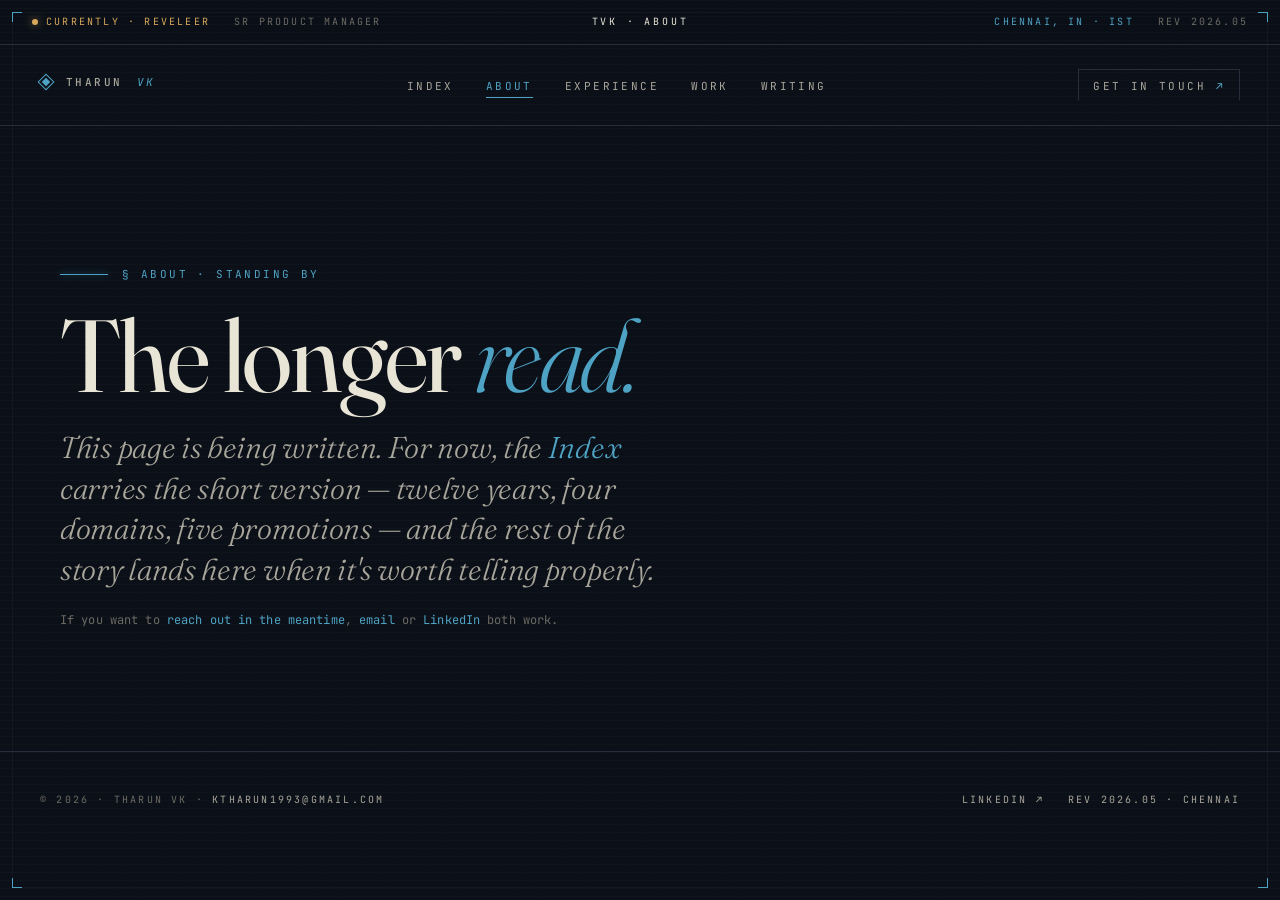
==== about.html @ 69bdb7e6 "Add files via upload Initial site" ====
<!DOCTYPE html>
<html lang="en">
<head>
  <meta charset="UTF-8" />
  <meta name="viewport" content="width=device-width, initial-scale=1.0" />
  <title>About — Tharun VK</title>
  <meta name="description" content="About Tharun VK — Senior Product Manager." />

  <link rel="preconnect" href="https://fonts.googleapis.com" />
  <link rel="preconnect" href="https://fonts.gstatic.com" crossorigin />
  <link href="https://fonts.googleapis.com/css2?family=Fraunces:ital,opsz,wght@0,9..144,300;0,9..144,400;0,9..144,500;1,9..144,300;1,9..144,400&family=JetBrains+Mono:wght@300;400;500&display=swap" rel="stylesheet" />

  <link rel="stylesheet" href="/styles/tokens.css" />
  <link rel="stylesheet" href="/styles/base.css" />
  <link rel="stylesheet" href="/styles/components.css" />
</head>
<body>

<div class="frame">
  <span class="c tl"></span><span class="c tr"></span>
  <span class="c bl"></span><span class="c br"></span>
</div>

<div class="statusbar">
  <div class="left">
    <span class="live"><span class="pip"></span>Currently · Reveleer</span>
    <span>Sr Product Manager</span>
  </div>
  <div class="center">TVK · About</div>
  <div class="right">
    <span class="clk">Chennai, IN · IST</span>
    <span>Rev 2026.05</span>
  </div>
</div>

<nav class="primary">
  <div class="brand"><a href="/" style="display:inline-flex;align-items:center;gap:14px;"><span class="brand-glyph"></span>Tharun <em>VK</em></a></div>
  <ul>
    <li><a href="/">Index</a></li>
    <li><a href="/about.html" class="active">About</a></li>
    <li><a href="/experience.html">Experience</a></li>
    <li><a href="/work.html">Work</a></li>
    <li><a href="/writing.html">Writing</a></li>
  </ul>
  <a href="mailto:ktharun1993@gmail.com" class="nav-cta">Get in touch <em>↗</em></a>
</nav>

<main>
  <section class="hero" style="grid-template-columns: 1fr; padding-top: var(--s-11);">
    <div>
      <div class="eyebrow">§ About · standing by</div>
      <h1>The longer <em>read.</em></h1>
      <p class="tagline">This page is being written. For now, the <a href="/" style="color:var(--waterline);">Index</a> carries the short version — twelve years, four domains, five promotions — and the rest of the story lands here when it's worth telling properly.</p>
      <p class="lede">If you want to <span class="accent">reach out in the meantime</span>, <a href="mailto:ktharun1993@gmail.com" style="color:var(--waterline);">email</a> or <a href="https://www.linkedin.com/in/tharunvk/" target="_blank" rel="noopener" style="color:var(--waterline);">LinkedIn</a> both work.</p>
    </div>
  </section>
</main>

<footer>
  <div>© 2026 · Tharun VK · <a href="mailto:ktharun1993@gmail.com">ktharun1993@gmail.com</a></div>
  <div class="right">
    <a href="https://www.linkedin.com/in/tharunvk/" target="_blank" rel="noopener">LinkedIn ↗</a>
    <span>Rev 2026.05 · Chennai</span>
  </div>
</footer>

</body>
</html>
---- styles/tokens.css ----
/* ============================================================
   tokens.css
   The design tokens for tharunvk.com — the single source of
   truth for color, typography, spacing, and motion.
   Edit values here; every component picks them up automatically.
   ============================================================ */

:root {

  /* ----- COLORS ----- */

  /* Background scale — deep navy, almost ink, with hints of blue */
  --abyss:        #0b1018;   /* page background */
  --abyss-2:      #131923;   /* surfaces, cards */
  --abyss-3:      #1a2030;   /* elevated surfaces */

  /* Border / hairline scale */
  --rivet:        #262d3b;   /* primary hairline */
  --rivet-h:      #323a4a;   /* hover state */

  /* Foreground / text */
  --paper:        #e8e4d6;   /* primary text */
  --paper-dim:    #a8a59a;   /* secondary text */
  --paper-mute:   #6c6a63;   /* tertiary text, labels */

  /* Accents — used sparingly and semantically */
  --waterline:    #4ea3c4;   /* primary accent — structure, italic emphasis */
  --waterline-d:  #296a83;   /* shadow / glow base */
  --signal:       #d8a85a;   /* secondary accent — "live" / current state only */

  /* ----- TYPOGRAPHY ----- */

  --serif: 'Fraunces', Georgia, serif;
  --mono:  'JetBrains Mono', 'SF Mono', Menlo, monospace;

  /* Type scale — clamped for fluid responsive sizing */
  --t-eyebrow:    11px;                                      /* mono labels */
  --t-body-mono:  12px;                                      /* mono body */
  --t-body:       16px;                                      /* serif body */
  --t-prose:      clamp(16px, 1.6vw, 18px);                  /* large body prose */
  --t-tagline:    clamp(22px, 2.4vw, 30px);                  /* hero subtitle */
  --t-h3:         26px;                                      /* row title */
  --t-h2:         clamp(40px, 5vw, 64px);                    /* section title */
  --t-h1:         clamp(56px, 8vw, 116px);                   /* hero headline */

  /* Line heights */
  --lh-tight:     0.95;
  --lh-snug:      1.15;
  --lh-base:      1.6;
  --lh-loose:     1.7;

  /* Letter spacing — used for mono uppercase labels */
  --ls-mono-sm:   0.18em;
  --ls-mono-md:   0.22em;
  --ls-mono-lg:   0.28em;

  /* ----- SPACING ----- */
  /* One scale, used everywhere. */

  --s-1:    4px;
  --s-2:    8px;
  --s-3:    12px;
  --s-4:    16px;
  --s-5:    24px;
  --s-6:    32px;
  --s-7:    40px;
  --s-8:    56px;
  --s-9:    80px;
  --s-10:  120px;
  --s-11:  140px;

  /* ----- LAYOUT ----- */

  --max-content:     1240px;
  --gutter:          var(--s-7);   /* 40px desktop */
  --gutter-mobile:   var(--s-5);   /* 24px mobile */

  /* ----- MOTION ----- */

  --ease-out:        cubic-bezier(0.2, 0.6, 0.2, 1);
  --d-fast:          200ms;
  --d-base:          350ms;
  --d-slow:          600ms;
  --d-breathe:       3s;       /* live status pip */
  --d-marquee:       60s;      /* domain ticker */

  /* ----- ELEVATION (used sparingly) ----- */
  --glow-waterline:  0 0 6px var(--waterline-d);
  --glow-signal:     0 0 6px var(--signal);

  /* ----- Z-INDEX ----- */
  --z-grid:        1;
  --z-noise:       2;
  --z-content:     3;
  --z-statusbar:  50;
  --z-frame:      80;
}
---- styles/base.css ----
/* ============================================================
   base.css
   Reset, typography defaults, and page-level texture.
   Loaded after tokens.css, before components.css.
   ============================================================ */

*, *::before, *::after {
  margin: 0;
  padding: 0;
  box-sizing: border-box;
}

html {
  scroll-behavior: smooth;
}

html, body {
  background: var(--abyss);
  color: var(--paper);
  font-family: var(--serif);
  font-size: var(--t-body);
  line-height: var(--lh-base);
  -webkit-font-smoothing: antialiased;
  -moz-osx-font-smoothing: grayscale;
  overflow-x: hidden;
}

::selection {
  background: var(--waterline);
  color: var(--abyss);
}

a {
  color: inherit;
  text-decoration: none;
}

button {
  background: none;
  border: none;
  color: inherit;
  font: inherit;
  cursor: pointer;
}

img, svg {
  display: block;
  max-width: 100%;
}

/* ----------------------------------------------------------------
   PAGE TEXTURE
   Two stacked layers: a very faint horizontal grid, and a film
   grain noise overlay. Both fixed, both barely visible, both
   designed to give the dark surface a sense of being printed
   on something rather than rendered flat.
   ---------------------------------------------------------------- */

body::before {
  content: "";
  position: fixed;
  inset: 0;
  pointer-events: none;
  z-index: var(--z-grid);
  background-image: linear-gradient(rgba(232, 228, 214, 0.018) 1px, transparent 1px);
  background-size: 100% 8px;
}

body::after {
  content: "";
  position: fixed;
  inset: 0;
  pointer-events: none;
  z-index: var(--z-noise);
  background: url("data:image/svg+xml;utf8,<svg xmlns='http://www.w3.org/2000/svg' width='200' height='200'><filter id='n'><feTurbulence type='fractalNoise' baseFrequency='0.92' numOctaves='2' stitchTiles='stitch'/><feColorMatrix values='0 0 0 0 0.9  0 0 0 0 0.92  0 0 0 0 0.95  0 0 0 0.025 0'/></filter><rect width='100%25' height='100%25' filter='url(%23n)'/></svg>");
  opacity: 0.45;
}

main, header, section, footer, nav {
  position: relative;
  z-index: var(--z-content);
}

/* ----------------------------------------------------------------
   LAYOUT PRIMITIVES
   ---------------------------------------------------------------- */

.container {
  max-width: var(--max-content);
  margin: 0 auto;
  padding: 0 var(--gutter);
}

/* ----------------------------------------------------------------
   MOTION KEYFRAMES — shared across components
   ---------------------------------------------------------------- */

@keyframes breathe {
  0%, 100% { opacity: 1; }
  50%      { opacity: 0.4; }
}

@keyframes marquee {
  from { transform: translateX(100%); }
  to   { transform: translateX(-100%); }
}

/* ----------------------------------------------------------------
   ACCESSIBILITY — respect reduced motion
   ---------------------------------------------------------------- */

@media (prefers-reduced-motion: reduce) {
  *, *::before, *::after {
    animation-duration: 0.01ms !important;
    animation-iteration-count: 1 !important;
    transition-duration: 0.01ms !important;
    scroll-behavior: auto !important;
  }
}

/* ----------------------------------------------------------------
   RESPONSIVE PADDING — applied at container level
   ---------------------------------------------------------------- */

@media (max-width: 900px) {
  .container {
    padding: 0 var(--gutter-mobile);
  }
}
---- styles/components.css ----
/* ============================================================
   components.css
   All reusable site patterns, organised by section.
   ============================================================ */


/* ============================================================
   CORNER FRAME
   Fixed corner brackets that frame the entire viewport.
   ============================================================ */

.frame {
  position: fixed;
  inset: 12px;
  pointer-events: none;
  z-index: var(--z-frame);
  border: 1px solid rgba(232, 228, 214, 0.04);
}

.frame .c {
  position: absolute;
  width: 10px;
  height: 10px;
  border: 1px solid var(--waterline);
}

.frame .c.tl { top: -1px;    left: -1px;  border-right: none;  border-bottom: none; }
.frame .c.tr { top: -1px;    right: -1px; border-left: none;   border-bottom: none; }
.frame .c.bl { bottom: -1px; left: -1px;  border-right: none;  border-top: none; }
.frame .c.br { bottom: -1px; right: -1px; border-left: none;   border-top: none; }


/* ============================================================
   STATUS BAR
   The thin operator-style strip at the very top.
   ============================================================ */

.statusbar {
  display: grid;
  grid-template-columns: 1fr auto 1fr;
  align-items: center;
  padding: 14px var(--s-6);
  background: rgba(11, 16, 24, 0.85);
  backdrop-filter: blur(6px);
  border-bottom: 1px solid var(--rivet);
  font-family: var(--mono);
  font-size: 10px;
  letter-spacing: var(--ls-mono-md);
  text-transform: uppercase;
  color: var(--paper-mute);
  z-index: var(--z-statusbar);
}

.statusbar .left,
.statusbar .right {
  display: flex;
  gap: var(--s-5);
  align-items: center;
}

.statusbar .right { justify-content: flex-end; }

.statusbar .center {
  color: var(--paper);
  letter-spacing: var(--ls-mono-lg);
}

.statusbar .clk { color: var(--waterline); }

.statusbar .live {
  color: var(--signal);
  display: inline-flex;
  align-items: center;
  gap: var(--s-2);
}

.statusbar .pip {
  width: 6px;
  height: 6px;
  border-radius: 50%;
  background: var(--signal);
  box-shadow: 0 0 8px rgba(216, 168, 90, 0.6);
  animation: breathe var(--d-breathe) ease-in-out infinite;
}


/* ============================================================
   DOMAIN TICKER
   A slow horizontal ticker that conveys "alive" without noise.
   ============================================================ */

.ticker {
  height: 28px;
  background: var(--abyss-2);
  border-bottom: 1px solid var(--rivet);
  overflow: hidden;
  position: relative;
}

.ticker-track {
  white-space: nowrap;
  font-family: var(--mono);
  font-size: 10px;
  letter-spacing: var(--ls-mono-lg);
  text-transform: uppercase;
  color: var(--waterline);
  padding-top: 8px;
  animation: marquee var(--d-marquee) linear infinite;
  display: inline-block;
}

.ticker-track .w { color: var(--signal); }
.ticker-track .m { color: var(--paper-mute); }


/* ============================================================
   PRIMARY NAV
   Logo · centered links · right-side action.
   ============================================================ */

nav.primary {
  display: grid;
  grid-template-columns: auto 1fr auto;
  align-items: center;
  padding: var(--s-5) var(--s-7);
  gap: var(--s-7);
  border-bottom: 1px solid var(--rivet);
}

.brand {
  font-family: var(--serif);
  font-weight: 500;
  font-size: 20px;
  letter-spacing: -0.01em;
  color: var(--paper);
  display: flex;
  align-items: center;
  gap: 14px;
}

.brand em {
  font-style: italic;
  color: var(--waterline);
  font-weight: 400;
}

.brand-glyph {
  width: 12px;
  height: 12px;
  border: 1px solid var(--waterline);
  transform: rotate(45deg);
  position: relative;
}

.brand-glyph::after {
  content: "";
  position: absolute;
  inset: 2px;
  background: var(--waterline);
}

nav.primary ul {
  list-style: none;
  display: flex;
  justify-content: center;
  gap: var(--s-6);
}

nav.primary a {
  color: var(--paper-dim);
  font-family: var(--mono);
  font-size: var(--t-eyebrow);
  letter-spacing: var(--ls-mono-md);
  text-transform: uppercase;
  transition: color var(--d-base);
  padding-bottom: var(--s-1);
  border-bottom: 1px solid transparent;
}

nav.primary a:hover {
  color: var(--paper);
  border-bottom-color: var(--waterline);
}

nav.primary a.active {
  color: var(--waterline);
  border-bottom-color: var(--waterline);
}

.nav-cta {
  font-family: var(--mono);
  font-size: 10px;
  letter-spacing: var(--ls-mono-md);
  text-transform: uppercase;
  color: var(--paper-dim);
  border: 1px solid var(--rivet);
  padding: var(--s-2) 14px;
  transition: border-color var(--d-base), color var(--d-base);
}

.nav-cta:hover {
  border-color: var(--waterline);
  color: var(--waterline);
}

.nav-cta em {
  color: var(--waterline);
  font-style: normal;
}


/* ============================================================
   HERO
   Two-column: large headline + tagline + lede / meta-card.
   ============================================================ */

.hero {
  padding: var(--s-11) var(--s-7) var(--s-10);
  max-width: var(--max-content);
  margin: 0 auto;
  display: grid;
  grid-template-columns: 1fr 340px;
  gap: var(--s-9);
  align-items: end;
}

.hero .eyebrow {
  font-family: var(--mono);
  font-size: var(--t-eyebrow);
  letter-spacing: var(--ls-mono-md);
  text-transform: uppercase;
  color: var(--waterline);
  margin-bottom: var(--s-5);
  display: flex;
  align-items: center;
  gap: 14px;
}

.hero .eyebrow::before {
  content: "";
  width: 48px;
  height: 1px;
  background: var(--waterline);
  box-shadow: var(--glow-waterline);
}

.hero h1 {
  font-family: var(--serif);
  font-weight: 400;
  font-size: var(--t-h1);
  line-height: var(--lh-tight);
  letter-spacing: -0.025em;
  color: var(--paper);
  margin-bottom: var(--s-5);
}

.hero h1 em {
  font-style: italic;
  font-weight: 300;
  color: var(--waterline);
}

.hero .tagline {
  font-family: var(--serif);
  font-style: italic;
  font-weight: 300;
  font-size: var(--t-tagline);
  line-height: 1.35;
  color: var(--paper-dim);
  max-width: 620px;
  letter-spacing: -0.01em;
  margin-bottom: 20px;
}

.hero .tagline em {
  font-style: normal;
  color: var(--paper);
  font-weight: 400;
}

.hero .lede {
  font-family: var(--mono);
  font-size: var(--t-body-mono);
  line-height: var(--lh-loose);
  color: var(--paper-mute);
  max-width: 540px;
  letter-spacing: 0.01em;
}

.hero .lede .accent { color: var(--waterline); }


/* ============================================================
   META CARD
   The "file" card that sits in the hero (and reused elsewhere).
   Key/value pairs styled as schema annotations.
   ============================================================ */

.meta-card {
  border: 1px solid var(--rivet);
  background: rgba(19, 25, 35, 0.5);
  padding: 26px;
  position: relative;
}

.meta-card::before {
  content: "";
  position: absolute;
  top: -1px;
  left: 24px;
  width: 48px;
  height: 1px;
  background: var(--waterline);
  box-shadow: var(--glow-waterline);
}

.meta-card .file-id {
  font-family: var(--mono);
  font-size: 10px;
  letter-spacing: var(--ls-mono-md);
  text-transform: uppercase;
  color: var(--waterline);
  margin-bottom: 18px;
  padding-bottom: var(--s-3);
  border-bottom: 1px dashed rgba(78, 163, 196, 0.3);
  display: flex;
  justify-content: space-between;
  align-items: center;
}

.meta-card .file-id .pip {
  width: 6px;
  height: 6px;
  border-radius: 50%;
  background: var(--signal);
  box-shadow: var(--glow-signal);
  animation: breathe var(--d-breathe) ease-in-out infinite;
  display: inline-block;
}

.meta-card .row {
  display: grid;
  grid-template-columns: 90px 1fr;
  gap: 14px;
  padding: var(--s-3) 0;
  border-top: 1px dashed rgba(232, 228, 214, 0.06);
}

.meta-card .row:first-of-type {
  border-top: none;
  padding-top: var(--s-1);
}

.meta-card .k {
  font-family: var(--mono);
  font-size: 10px;
  letter-spacing: 0.12em;
  text-transform: uppercase;
  color: var(--paper-mute);
  padding-top: var(--s-1);
}

.meta-card .v {
  font-family: var(--serif);
  font-size: 17px;
  color: var(--paper);
  line-height: var(--lh-snug);
  font-style: italic;
  font-weight: 300;
}

.meta-card .v small {
  display: block;
  font-family: var(--mono);
  font-style: normal;
  font-size: 10px;
  color: var(--paper-mute);
  letter-spacing: 0.12em;
  text-transform: uppercase;
  margin-top: var(--s-1);
}

.meta-card .v.accent {
  color: var(--waterline);
  font-style: normal;
  font-weight: 400;
}

.meta-card .v.domains-list {
  display: block;
  padding-top: 2px;
}

.meta-card .v.domains-list small {
  margin-top: 0;
  line-height: 1.6;
}


/* ============================================================
   SECTION HEADER
   The numbered band that introduces each major section.
   ============================================================ */

.sec-head {
  max-width: var(--max-content);
  margin: 0 auto;
  padding: 60px var(--s-7) 0;
  display: grid;
  grid-template-columns: 80px 1fr auto;
  gap: var(--s-6);
  align-items: baseline;
  border-top: 1px solid var(--rivet);
  padding-top: 36px;
}

.sec-head .num {
  font-family: var(--mono);
  font-size: var(--t-eyebrow);
  letter-spacing: var(--ls-mono-lg);
  text-transform: uppercase;
  color: var(--waterline);
}

.sec-head h2 {
  font-family: var(--serif);
  font-weight: 400;
  font-size: var(--t-h2);
  line-height: 1.02;
  letter-spacing: -0.02em;
  color: var(--paper);
}

.sec-head h2 em {
  font-style: italic;
  font-weight: 300;
  color: var(--waterline);
}

.sec-head .meta {
  font-family: var(--mono);
  font-size: 10px;
  letter-spacing: var(--ls-mono-md);
  text-transform: uppercase;
  color: var(--paper-mute);
  text-align: right;
}


/* ============================================================
   PLACEHOLDER RIBBON
   Used to mark sections that aren't fully written yet.
   Honest signposting; remove the markup when content lands.
   ============================================================ */

.placeholder-ribbon {
  max-width: var(--max-content);
  margin: 0 auto;
  padding: var(--s-2) var(--s-7) 0;
  display: flex;
  justify-content: flex-end;
}

.placeholder-ribbon .tag {
  font-family: var(--mono);
  font-size: 9px;
  letter-spacing: var(--ls-mono-md);
  text-transform: uppercase;
  color: var(--signal);
  border: 1px dashed rgba(216, 168, 90, 0.4);
  padding: var(--s-1) 10px;
}


/* ============================================================
   EXPERIENCE — the Arc
   A vertical chronology of roles, each with a uniform format:
   year · role · description · promo block · marker · status.
   ============================================================ */

.experience {
  max-width: var(--max-content);
  margin: 0 auto;
  padding: var(--s-7) var(--s-7) var(--s-10);
}

.exp-intro {
  font-family: var(--serif);
  font-style: italic;
  font-weight: 300;
  font-size: 22px;
  line-height: 1.55;
  color: var(--paper-dim);
  max-width: 720px;
  margin-bottom: var(--s-8);
}

.exp-intro em {
  color: var(--paper);
  font-style: normal;
}

.exp-list {
  border-top: 1px solid var(--rivet);
  border-left: 1px solid var(--rivet);
}

.exp-row {
  display: grid;
  grid-template-columns: 120px 1.6fr 1fr 200px;
  gap: var(--s-6);
  padding: var(--s-6) 28px;
  border-bottom: 1px solid var(--rivet);
  align-items: start;
  position: relative;
  transition: background var(--d-slow) ease;
}

.exp-row:last-child { border-bottom: none; }

.exp-row::before {
  content: "";
  position: absolute;
  left: -1px;
  top: 0;
  bottom: 0;
  width: 2px;
  background: var(--waterline);
  transform: scaleY(0);
  transform-origin: top;
  transition: transform var(--d-base) ease;
}

.exp-row:hover { background: rgba(19, 25, 35, 0.5); }
.exp-row:hover::before { transform: scaleY(1); }

.exp-row.current::before {
  background: var(--signal);
  transform: scaleY(1);
}

.exp-row .yr {
  font-family: var(--mono);
  font-size: var(--t-eyebrow);
  letter-spacing: var(--ls-mono-sm);
  text-transform: uppercase;
  color: var(--paper-mute);
  padding-top: var(--s-2);
}

.exp-row.current .yr { color: var(--signal); }

.exp-row .body h3 {
  font-family: var(--serif);
  font-weight: 400;
  font-size: var(--t-h3);
  line-height: 1.15;
  letter-spacing: -0.015em;
  color: var(--paper);
  margin-bottom: 6px;
}

.exp-row .body h3 em {
  font-style: italic;
  font-weight: 300;
  color: var(--waterline);
}

.exp-row .body .role {
  font-family: var(--mono);
  font-size: var(--t-eyebrow);
  letter-spacing: 0.15em;
  text-transform: uppercase;
  color: var(--paper-dim);
  margin-bottom: var(--s-3);
}

.exp-row .body p.note {
  font-family: var(--serif);
  font-style: italic;
  font-weight: 300;
  font-size: 16px;
  color: var(--paper-dim);
  line-height: 1.55;
  max-width: 460px;
}

/* Promo block — the "Time to promotion / Typical timing" pair */

.exp-row .promo {
  margin-top: 10px;
  border-top: 1px dashed rgba(232, 228, 214, 0.08);
  padding-top: 10px;
  font-family: var(--mono);
  display: grid;
  grid-template-columns: 1fr 1fr;
  gap: var(--s-2) 14px;
}

.exp-row .promo .label {
  font-family: var(--mono);
  font-size: 9px;
  letter-spacing: var(--ls-mono-sm);
  text-transform: uppercase;
  color: var(--paper-mute);
  display: block;
  margin-bottom: 2px;
}

.exp-row .promo .val {
  font-family: var(--serif);
  font-style: italic;
  font-weight: 400;
  font-size: 15px;
  text-transform: none;
  letter-spacing: -0.005em;
  color: var(--paper);
  line-height: 1.1;
}

.exp-row .promo .val.fast {
  color: var(--waterline);
  font-style: normal;
  font-weight: 400;
}

.exp-row .promo .val.typical { color: var(--paper-mute); }

/* Marker column — badges and notes */

.exp-row .marker {
  font-family: var(--mono);
  font-size: 10px;
  letter-spacing: var(--ls-mono-sm);
  text-transform: uppercase;
  color: var(--paper-mute);
}

.exp-row .marker .badge {
  display: inline-block;
  border: 1px solid var(--rivet);
  padding: var(--s-1) 10px;
  color: var(--paper-dim);
  margin-bottom: var(--s-2);
  margin-right: 6px;
}

.exp-row .marker .badge.fast {
  color: var(--waterline);
  border-color: var(--waterline-d);
}

.exp-row .marker .badge.young {
  color: var(--signal);
  border-color: rgba(216, 168, 90, 0.5);
}

.exp-row .marker .note {
  font-family: var(--serif);
  font-style: italic;
  font-weight: 300;
  font-size: 14px;
  color: var(--paper-mute);
  text-transform: none;
  letter-spacing: 0;
  margin-top: var(--s-1);
  line-height: 1.4;
}

/* Status column */

.exp-row .status {
  text-align: right;
  font-family: var(--mono);
  font-size: 10px;
  letter-spacing: var(--ls-mono-sm);
  text-transform: uppercase;
}

.exp-row .status .v {
  display: inline-block;
  color: var(--paper-dim);
  border: 1px solid var(--rivet);
  padding: var(--s-1) 10px;
}

.exp-row.current .status .v {
  color: var(--signal);
  border-color: rgba(216, 168, 90, 0.5);
}


/* ============================================================
   WORK — case study cards
   2-column grid of cards, each with metrics or scope.
   ============================================================ */

.work {
  max-width: var(--max-content);
  margin: 0 auto;
  padding: var(--s-7) var(--s-7) var(--s-10);
}

.work-intro {
  font-family: var(--serif);
  font-style: italic;
  font-weight: 300;
  font-size: 22px;
  line-height: 1.55;
  color: var(--paper-dim);
  max-width: 720px;
  margin-bottom: var(--s-8);
}

.work-intro em {
  color: var(--paper);
  font-style: normal;
}

.work-grid {
  display: grid;
  grid-template-columns: 1fr 1fr;
  gap: 0;
  border-top: 1px solid var(--rivet);
  border-left: 1px solid var(--rivet);
}

.work-card {
  border-right: 1px solid var(--rivet);
  border-bottom: 1px solid var(--rivet);
  padding: 36px var(--s-6);
  cursor: pointer;
  position: relative;
  transition: background var(--d-slow) ease;
  min-height: 380px;
  display: flex;
  flex-direction: column;
}

.work-card:hover { background: rgba(19, 25, 35, 0.6); }

.work-card::after {
  content: "";
  position: absolute;
  bottom: -1px;
  left: 0;
  width: 0;
  height: 1px;
  background: var(--waterline);
  box-shadow: var(--glow-waterline);
  transition: width var(--d-slow) var(--ease-out);
}

.work-card:hover::after { width: 100%; }

.work-card .meta {
  display: flex;
  justify-content: space-between;
  align-items: baseline;
  margin-bottom: 28px;
  font-family: var(--mono);
  font-size: 10px;
  letter-spacing: var(--ls-mono-sm);
  text-transform: uppercase;
  color: var(--paper-mute);
}

.work-card .meta .num {
  color: var(--waterline);
  font-weight: 500;
}

.work-card .meta .yr {
  font-style: italic;
  font-family: var(--serif);
  font-size: 13px;
}

.work-card h3 {
  font-family: var(--serif);
  font-weight: 400;
  font-size: 32px;
  line-height: 1.1;
  letter-spacing: -0.02em;
  color: var(--paper);
  margin-bottom: var(--s-2);
}

.work-card h3 em {
  font-style: italic;
  font-weight: 300;
  color: var(--waterline);
}

.work-card .role {
  font-family: var(--mono);
  font-size: 10px;
  letter-spacing: var(--ls-mono-sm);
  text-transform: uppercase;
  color: var(--paper-dim);
  margin-bottom: var(--s-5);
}

.work-card .desc {
  font-family: var(--serif);
  font-style: italic;
  font-weight: 300;
  font-size: 16px;
  line-height: 1.55;
  color: var(--paper-dim);
  margin-bottom: auto;
  padding-bottom: var(--s-5);
  max-width: 460px;
}

.work-card .metrics {
  display: grid;
  grid-template-columns: repeat(3, 1fr);
  gap: var(--s-4);
  padding-top: var(--s-5);
  border-top: 1px dashed rgba(232, 228, 214, 0.1);
}

.work-card .metric .big {
  font-family: var(--serif);
  font-style: italic;
  font-weight: 300;
  font-size: 36px;
  line-height: 1;
  letter-spacing: -0.02em;
  color: var(--waterline);
  margin-bottom: 6px;
}

.work-card .metric .lbl {
  font-family: var(--mono);
  font-size: 9px;
  letter-spacing: 0.15em;
  text-transform: uppercase;
  color: var(--paper-mute);
  line-height: 1.4;
}

/* live variant — Reveleer, in-flight project. */

.work-card.live .meta .num { color: var(--signal); }
.work-card.live h3 em { color: var(--signal); }

.work-card.live .scope {
  display: grid;
  grid-template-columns: repeat(2, 1fr);
  gap: 10px var(--s-4);
  padding-top: var(--s-5);
  border-top: 1px dashed rgba(216, 168, 90, 0.3);
}

.work-card.live .scope-item {
  font-family: var(--mono);
  font-size: var(--t-eyebrow);
  letter-spacing: 0.1em;
  text-transform: uppercase;
  color: var(--paper-dim);
  display: flex;
  align-items: center;
  gap: var(--s-2);
}

.work-card.live .scope-item::before {
  content: "";
  width: 5px;
  height: 5px;
  background: var(--signal);
  flex-shrink: 0;
}

.work-card.live .live-tag {
  display: inline-flex;
  align-items: center;
  gap: 6px;
  color: var(--signal);
}

.work-card.live .live-tag::before {
  content: "";
  width: 6px;
  height: 6px;
  border-radius: 50%;
  background: var(--signal);
  box-shadow: var(--glow-signal);
  animation: breathe 2.4s ease-in-out infinite;
}


/* ============================================================
   WRITING — empty state
   ============================================================ */

.writing-teaser {
  max-width: var(--max-content);
  margin: 0 auto;
  padding: var(--s-7) var(--s-7) var(--s-10);
}

.writing-empty {
  border: 1px dashed var(--rivet);
  padding: 60px 48px;
  text-align: center;
  background: rgba(19, 25, 35, 0.3);
}

.writing-empty .tag {
  font-family: var(--mono);
  font-size: 10px;
  letter-spacing: var(--ls-mono-lg);
  text-transform: uppercase;
  color: var(--paper-mute);
  margin-bottom: 20px;
}

.writing-empty p {
  font-family: var(--serif);
  font-style: italic;
  font-weight: 300;
  font-size: 22px;
  color: var(--paper-dim);
  line-height: 1.4;
  max-width: 520px;
  margin: 0 auto;
}

.writing-empty p em {
  color: var(--waterline);
  font-style: normal;
}


/* ============================================================
   FOOTER
   ============================================================ */

footer {
  padding: var(--s-7);
  border-top: 1px solid var(--rivet);
  font-family: var(--mono);
  font-size: 10px;
  letter-spacing: var(--ls-mono-md);
  text-transform: uppercase;
  color: var(--paper-mute);
  display: flex;
  justify-content: space-between;
  flex-wrap: wrap;
  gap: var(--s-4);
}

footer .right {
  color: var(--paper-dim);
  display: flex;
  gap: var(--s-5);
}

footer a {
  color: var(--paper-dim);
  transition: color var(--d-base);
}

footer a:hover { color: var(--waterline); }


/* ============================================================
   RESPONSIVE — mobile collapse
   ============================================================ */

@media (max-width: 1000px) {
  .hero {
    grid-template-columns: 1fr;
    gap: var(--s-7);
    padding: var(--s-9) var(--gutter-mobile) 60px;
  }

  .sec-head,
  .experience,
  .work,
  .writing-teaser,
  .placeholder-ribbon,
  footer {
    padding-left: var(--gutter-mobile);
    padding-right: var(--gutter-mobile);
  }

  .exp-row {
    grid-template-columns: 1fr;
    gap: var(--s-3);
  }

  .work-grid { grid-template-columns: 1fr; }
  .work-card .metrics { grid-template-columns: 1fr 1fr; }

  nav.primary {
    grid-template-columns: 1fr;
    gap: var(--s-4);
  }

  nav.primary ul {
    gap: 20px;
    flex-wrap: wrap;
  }
}
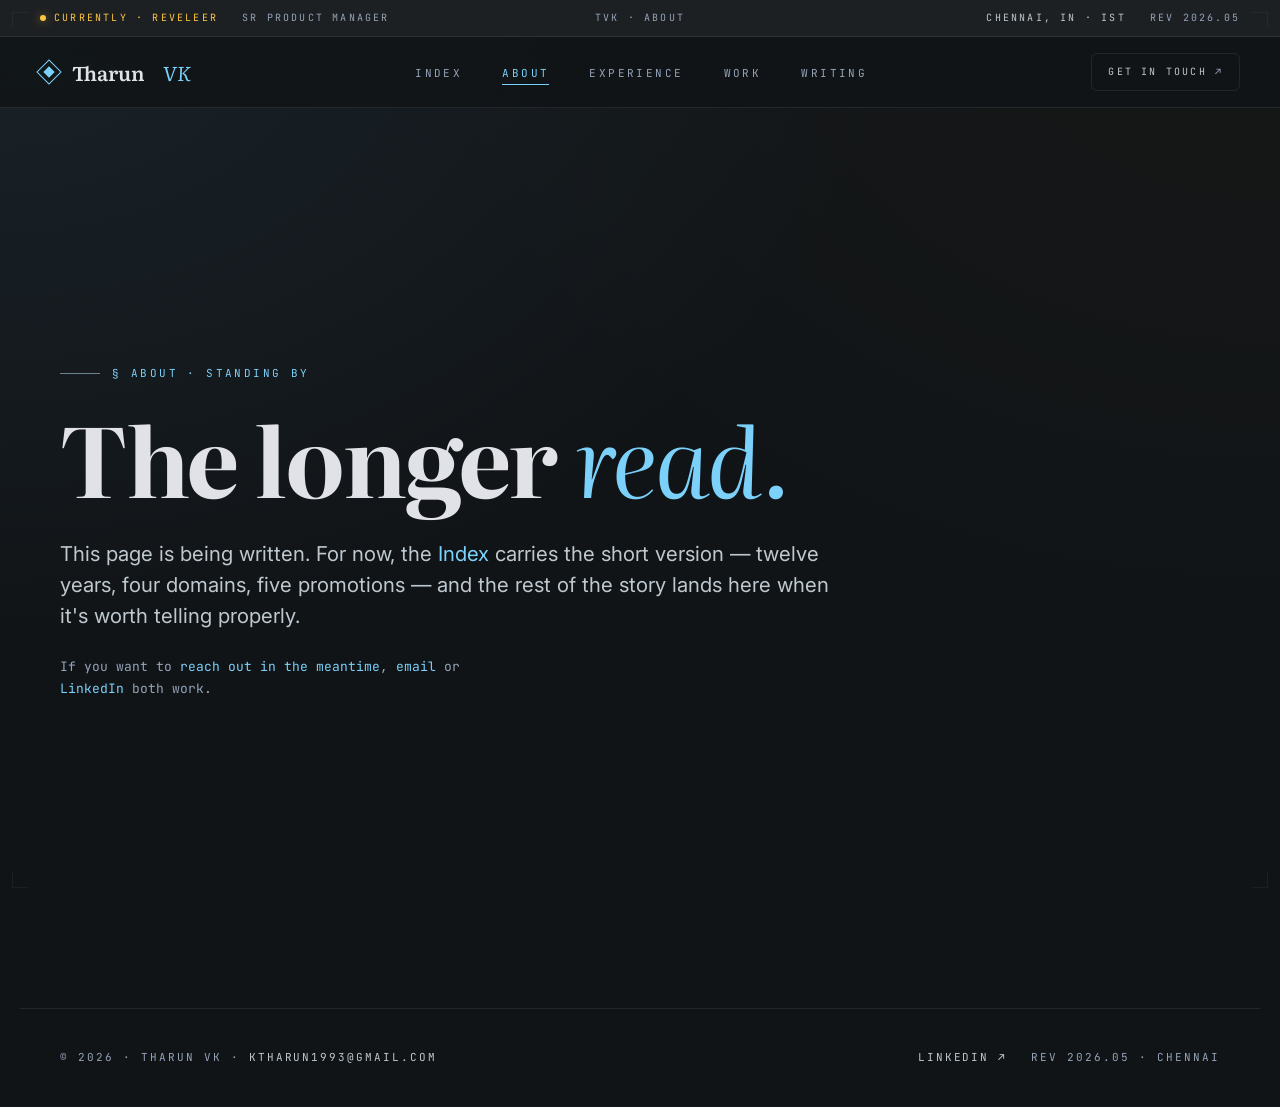
==== commit d842b9eb: "Initial design refresh: new tokens, fonts, particles, glassmorphism" ====
--- a/about.html
+++ b/about.html
@@ -8,7 +8,7 @@
 
   <link rel="preconnect" href="https://fonts.googleapis.com" />
   <link rel="preconnect" href="https://fonts.gstatic.com" crossorigin />
-  <link href="https://fonts.googleapis.com/css2?family=Fraunces:ital,opsz,wght@0,9..144,300;0,9..144,400;0,9..144,500;1,9..144,300;1,9..144,400&family=JetBrains+Mono:wght@300;400;500&display=swap" rel="stylesheet" />
+  <link href="https://fonts.googleapis.com/css2?family=Literata:ital,wght@0,400;0,500;0,600;0,700;1,400;1,500;1,600&family=Inter:wght@400;500;600&family=JetBrains+Mono:wght@400;500&display=swap" rel="stylesheet" />
 
   <link rel="stylesheet" href="/styles/tokens.css" />
   <link rel="stylesheet" href="/styles/base.css" />
--- a/styles/tokens.css
+++ b/styles/tokens.css
@@ -1,97 +1,94 @@
 /* ============================================================
-   tokens.css
-   The design tokens for tharunvk.com — the single source of
-   truth for color, typography, spacing, and motion.
-   Edit values here; every component picks them up automatically.
+   tokens.css — design refresh (Stitch language)
+   
+   The variable names here match the original token set so that
+   existing components and inline styles continue to work without
+   any HTML changes. Values are updated to match the new design
+   language documented in design-system.md.
+   
+   Original site language:    "Abyss / Paper / Waterline"
+   Refreshed site language:   "Ink / Mist / Sky"
    ============================================================ */
 
 :root {
 
-  /* ----- COLORS ----- */
+  /* ----- BACKGROUNDS ----- */
+  --abyss:    #111417;   /* primary page background — was #0b1018 */
+  --abyss-2:  #1d2023;   /* surface (cards, ticker)  — was #131923 */
+  --abyss-3:  #282a2e;   /* elevated surface         — was #1a2030 */
 
-  /* Background scale — deep navy, almost ink, with hints of blue */
-  --abyss:        #0b1018;   /* page background */
-  --abyss-2:      #131923;   /* surfaces, cards */
-  --abyss-3:      #1a2030;   /* elevated surfaces */
+  /* New surface tokens for glassmorphism (additive — components can opt in) */
+  --surface-glass:        rgba(30, 41, 59, 0.4);   /* slate-blue translucent */
+  --surface-glass-strong: rgba(30, 41, 59, 0.7);
+  --surface-blur:         12px;
 
-  /* Border / hairline scale */
-  --rivet:        #262d3b;   /* primary hairline */
-  --rivet-h:      #323a4a;   /* hover state */
+  /* ----- FOREGROUND / TEXT ----- */
+  --paper:      #e1e2e7;  /* primary text, headlines  — was #e8e4d6 */
+  --paper-dim:  #bec8ce;  /* secondary text            — was #a8a59a */
+  --paper-mute: #94a3b8;  /* labels, metadata          — was #6c6a63 */
 
-  /* Foreground / text */
-  --paper:        #e8e4d6;   /* primary text */
-  --paper-dim:    #a8a59a;   /* secondary text */
-  --paper-mute:   #6c6a63;   /* tertiary text, labels */
+  /* ----- ACCENTS ----- */
+  --waterline:    #7bd1fa;   /* primary accent (sky blue) — was #4ea3c4 */
+  --waterline-d:  #006686;   /* glow / shadow base        — was #296a83 */
+  --waterline-bright: #c5eaff; /* extra bright for hero accents */
+  --signal:       #ffc640;   /* secondary accent (live amber) — was #d8a85a */
+  --signal-dim:   #f9bd22;
 
-  /* Accents — used sparingly and semantically */
-  --waterline:    #4ea3c4;   /* primary accent — structure, italic emphasis */
-  --waterline-d:  #296a83;   /* shadow / glow base */
-  --signal:       #d8a85a;   /* secondary accent — "live" / current state only */
+  /* ----- BORDERS ----- */
+  --rivet:    rgba(255, 255, 255, 0.08);   /* primary hairline — was #262d3b */
+  --rivet-h:  rgba(255, 255, 255, 0.16);   /* hover state      — was #323a4a */
 
   /* ----- TYPOGRAPHY ----- */
+  --serif: 'Literata', Georgia, 'Times New Roman', serif;
+  --sans:  'Inter', -apple-system, BlinkMacSystemFont, 'Segoe UI', sans-serif;
+  --mono:  'JetBrains Mono', 'SF Mono', Menlo, Consolas, monospace;
 
-  --serif: 'Fraunces', Georgia, serif;
-  --mono:  'JetBrains Mono', 'SF Mono', Menlo, monospace;
+  /* Type scale — tuned for Literata/Inter pairing */
+  --t-eyebrow:    11px;
+  --t-body-mono:  12px;
+  --t-body:       16px;
+  --t-prose:      clamp(16px, 1.1vw, 18px);
+  --t-tagline:    clamp(22px, 2.2vw, 30px);
+  --t-h3:         clamp(24px, 2.4vw, 28px);
+  --t-h2:         clamp(40px, 5vw, 64px);
+  --t-h1:         clamp(56px, 8vw, 96px);
 
-  /* Type scale — clamped for fluid responsive sizing */
-  --t-eyebrow:    11px;                                      /* mono labels */
-  --t-body-mono:  12px;                                      /* mono body */
-  --t-body:       16px;                                      /* serif body */
-  --t-prose:      clamp(16px, 1.6vw, 18px);                  /* large body prose */
-  --t-tagline:    clamp(22px, 2.4vw, 30px);                  /* hero subtitle */
-  --t-h3:         26px;                                      /* row title */
-  --t-h2:         clamp(40px, 5vw, 64px);                    /* section title */
-  --t-h1:         clamp(56px, 8vw, 116px);                   /* hero headline */
-
-  /* Line heights */
-  --lh-tight:     0.95;
-  --lh-snug:      1.15;
-  --lh-base:      1.6;
-  --lh-loose:     1.7;
-
-  /* Letter spacing — used for mono uppercase labels */
-  --ls-mono-sm:   0.18em;
-  --ls-mono-md:   0.22em;
-  --ls-mono-lg:   0.28em;
+  /* Letter spacing for mono uppercase — unchanged */
+  --ls-mono-sm:  0.18em;
+  --ls-mono-md:  0.22em;
+  --ls-mono-lg:  0.28em;
 
   /* ----- SPACING ----- */
-  /* One scale, used everywhere. */
-
-  --s-1:    4px;
-  --s-2:    8px;
-  --s-3:    12px;
-  --s-4:    16px;
-  --s-5:    24px;
-  --s-6:    32px;
-  --s-7:    40px;
-  --s-8:    56px;
-  --s-9:    80px;
+  --s-1:   4px;
+  --s-2:   8px;
+  --s-3:   12px;
+  --s-4:   16px;
+  --s-5:   24px;
+  --s-6:   32px;
+  --s-7:   40px;
+  --s-8:   56px;
+  --s-9:   80px;
   --s-10:  120px;
   --s-11:  140px;
 
+  /* ----- SHAPE LANGUAGE ----- */
+  /* New soft corner radii (adopt Stitch). Originally these were 0. */
+  --r-sm:  4px;     /* tags, small chips */
+  --r-md:  6px;     /* buttons, inputs */
+  --r-lg:  8px;     /* cards */
+  --r-xl:  12px;    /* large surfaces, meta-card */
+
   /* ----- LAYOUT ----- */
-
-  --max-content:     1240px;
-  --gutter:          var(--s-7);   /* 40px desktop */
-  --gutter-mobile:   var(--s-5);   /* 24px mobile */
+  --max-content: 1240px;
+  --max-prose:   720px;
 
   /* ----- MOTION ----- */
+  --d-fast:    200ms;
+  --d-base:    350ms;
+  --d-slow:    600ms;
+  --d-breathe: 3s;
+  --d-marquee: 60s;
+  --ease-out:  cubic-bezier(0.2, 0.6, 0.2, 1);
+  --ease-soft: cubic-bezier(0.2, 0.8, 0.2, 1);
 
-  --ease-out:        cubic-bezier(0.2, 0.6, 0.2, 1);
-  --d-fast:          200ms;
-  --d-base:          350ms;
-  --d-slow:          600ms;
-  --d-breathe:       3s;       /* live status pip */
-  --d-marquee:       60s;      /* domain ticker */
-
-  /* ----- ELEVATION (used sparingly) ----- */
-  --glow-waterline:  0 0 6px var(--waterline-d);
-  --glow-signal:     0 0 6px var(--signal);
-
-  /* ----- Z-INDEX ----- */
-  --z-grid:        1;
-  --z-noise:       2;
-  --z-content:     3;
-  --z-statusbar:  50;
-  --z-frame:      80;
 }
--- a/styles/base.css
+++ b/styles/base.css
@@ -1,114 +1,84 @@
 /* ============================================================
-   base.css
-   Reset, typography defaults, and page-level texture.
-   Loaded after tokens.css, before components.css.
+   base.css — design refresh
+   
+   Reset, typography defaults, page texture, and global behaviour.
+   Loaded after tokens.css; components.css loads after this.
    ============================================================ */
 
-*, *::before, *::after {
-  margin: 0;
-  padding: 0;
-  box-sizing: border-box;
-}
+/* ----- RESET ----- */
+*, *::before, *::after { box-sizing: border-box; }
+* { margin: 0; padding: 0; }
 
 html {
+  -webkit-font-smoothing: antialiased;
+  -moz-osx-font-smoothing: grayscale;
+  text-rendering: optimizeLegibility;
   scroll-behavior: smooth;
 }
 
-html, body {
-  background: var(--abyss);
-  color: var(--paper);
-  font-family: var(--serif);
+body {
+  font-family: var(--sans);
   font-size: var(--t-body);
-  line-height: var(--lh-base);
-  -webkit-font-smoothing: antialiased;
-  -moz-osx-font-smoothing: grayscale;
+  line-height: 1.6;
+  color: var(--paper-dim);
+  background-color: var(--abyss);
+  /* Subtle mesh gradient — provides the depth Stitch's design uses. */
+  background-image:
+    radial-gradient(at 0% 0%,   rgba(125, 211, 252, 0.08) 0px, transparent 50%),
+    radial-gradient(at 100% 0%, rgba(249, 189, 34, 0.025) 0px, transparent 50%);
+  background-attachment: fixed;
   overflow-x: hidden;
+  min-height: 100vh;
 }
 
-::selection {
-  background: var(--waterline);
-  color: var(--abyss);
+img, svg, video, canvas, picture {
+  display: block;
+  max-width: 100%;
 }
 
 a {
   color: inherit;
   text-decoration: none;
 }
+a:focus-visible {
+  outline: 2px solid var(--waterline);
+  outline-offset: 2px;
+  border-radius: var(--r-sm);
+}
 
 button {
+  font: inherit;
+  cursor: pointer;
   background: none;
   border: none;
   color: inherit;
-  font: inherit;
-  cursor: pointer;
 }
 
-img, svg {
-  display: block;
-  max-width: 100%;
+/* ----- TYPOGRAPHY DEFAULTS ----- */
+h1, h2, h3, h4, h5, h6 {
+  font-family: var(--serif);
+  font-weight: 600;
+  line-height: 1.2;
+  letter-spacing: -0.015em;
+  color: var(--paper);
+}
+em {
+  font-style: italic;
+  color: var(--waterline);
+  font-weight: inherit;
+}
+strong {
+  font-weight: 600;
+  color: var(--paper);
 }
 
-/* ----------------------------------------------------------------
-   PAGE TEXTURE
-   Two stacked layers: a very faint horizontal grid, and a film
-   grain noise overlay. Both fixed, both barely visible, both
-   designed to give the dark surface a sense of being printed
-   on something rather than rendered flat.
-   ---------------------------------------------------------------- */
-
-body::before {
-  content: "";
-  position: fixed;
-  inset: 0;
-  pointer-events: none;
-  z-index: var(--z-grid);
-  background-image: linear-gradient(rgba(232, 228, 214, 0.018) 1px, transparent 1px);
-  background-size: 100% 8px;
+p {
+  font-family: var(--sans);
+  color: var(--paper-dim);
+  line-height: 1.65;
 }
 
-body::after {
-  content: "";
-  position: fixed;
-  inset: 0;
-  pointer-events: none;
-  z-index: var(--z-noise);
-  background: url("data:image/svg+xml;utf8,<svg xmlns='http://www.w3.org/2000/svg' width='200' height='200'><filter id='n'><feTurbulence type='fractalNoise' baseFrequency='0.92' numOctaves='2' stitchTiles='stitch'/><feColorMatrix values='0 0 0 0 0.9  0 0 0 0 0.92  0 0 0 0 0.95  0 0 0 0.025 0'/></filter><rect width='100%25' height='100%25' filter='url(%23n)'/></svg>");
-  opacity: 0.45;
-}
-
-main, header, section, footer, nav {
-  position: relative;
-  z-index: var(--z-content);
-}
-
-/* ----------------------------------------------------------------
-   LAYOUT PRIMITIVES
-   ---------------------------------------------------------------- */
-
-.container {
-  max-width: var(--max-content);
-  margin: 0 auto;
-  padding: 0 var(--gutter);
-}
-
-/* ----------------------------------------------------------------
-   MOTION KEYFRAMES — shared across components
-   ---------------------------------------------------------------- */
-
-@keyframes breathe {
-  0%, 100% { opacity: 1; }
-  50%      { opacity: 0.4; }
-}
-
-@keyframes marquee {
-  from { transform: translateX(100%); }
-  to   { transform: translateX(-100%); }
-}
-
-/* ----------------------------------------------------------------
-   ACCESSIBILITY — respect reduced motion
-   ---------------------------------------------------------------- */
-
+/* ----- ACCESSIBILITY ----- */
 @media (prefers-reduced-motion: reduce) {
   *, *::before, *::after {
     animation-duration: 0.01ms !important;
@@ -116,14 +86,11 @@
     transition-duration: 0.01ms !important;
     scroll-behavior: auto !important;
   }
+  /* Particle canvas should not render at all under reduced motion. */
+  #particleCanvas { display: none !important; }
 }
 
-/* ----------------------------------------------------------------
-   RESPONSIVE PADDING — applied at container level
-   ---------------------------------------------------------------- */
-
-@media (max-width: 900px) {
-  .container {
-    padding: 0 var(--gutter-mobile);
-  }
+::selection {
+  background: var(--waterline);
+  color: var(--abyss);
 }
--- a/styles/components.css
+++ b/styles/components.css
@@ -1,161 +1,159 @@
 /* ============================================================
-   components.css
-   All reusable site patterns, organised by section.
-   ============================================================ */
-
-
-/* ============================================================
-   CORNER FRAME
-   Fixed corner brackets that frame the entire viewport.
-   ============================================================ */
-
+   components.css — design refresh
+   
+   All component patterns re-skinned in the Stitch design language.
+   Class names match the original system so existing HTML continues
+   to work without changes.
+   ============================================================ */
+
+
+/* ============================================================
+   CORNER FRAME — kept for editorial feel, refined hairlines
+   ============================================================ */
 .frame {
   position: fixed;
   inset: 12px;
   pointer-events: none;
-  z-index: var(--z-frame);
-  border: 1px solid rgba(232, 228, 214, 0.04);
-}
-
+  z-index: 100;
+}
 .frame .c {
   position: absolute;
-  width: 10px;
-  height: 10px;
-  border: 1px solid var(--waterline);
-}
-
-.frame .c.tl { top: -1px;    left: -1px;  border-right: none;  border-bottom: none; }
-.frame .c.tr { top: -1px;    right: -1px; border-left: none;   border-bottom: none; }
-.frame .c.bl { bottom: -1px; left: -1px;  border-right: none;  border-top: none; }
-.frame .c.br { bottom: -1px; right: -1px; border-left: none;   border-top: none; }
-
-
-/* ============================================================
-   STATUS BAR
-   The thin operator-style strip at the very top.
-   ============================================================ */
-
+  width: 16px;
+  height: 16px;
+  border: 1px solid var(--rivet);
+  opacity: 0.6;
+}
+.frame .tl { top: 0;    left: 0;    border-right: none; border-bottom: none; }
+.frame .tr { top: 0;    right: 0;   border-left: none;  border-bottom: none; }
+.frame .bl { bottom: 0; left: 0;    border-right: none; border-top: none; }
+.frame .br { bottom: 0; right: 0;   border-left: none;  border-top: none; }
+
+
+/* ============================================================
+   STATUS BAR — top thin strip with live indicator
+   ============================================================ */
 .statusbar {
+  position: relative;
+  z-index: 30;
   display: grid;
   grid-template-columns: 1fr auto 1fr;
   align-items: center;
-  padding: 14px var(--s-6);
-  background: rgba(11, 16, 24, 0.85);
-  backdrop-filter: blur(6px);
+  gap: var(--s-5);
+  padding: 10px var(--s-7);
+  background: var(--abyss-2);
   border-bottom: 1px solid var(--rivet);
   font-family: var(--mono);
   font-size: 10px;
+  text-transform: uppercase;
   letter-spacing: var(--ls-mono-md);
-  text-transform: uppercase;
-  color: var(--paper-mute);
-  z-index: var(--z-statusbar);
-}
-
+  color: var(--paper-mute);
+}
 .statusbar .left,
 .statusbar .right {
   display: flex;
+  align-items: center;
   gap: var(--s-5);
-  align-items: center;
-}
-
+}
 .statusbar .right { justify-content: flex-end; }
-
-.statusbar .center {
-  color: var(--paper);
-  letter-spacing: var(--ls-mono-lg);
-}
-
-.statusbar .clk { color: var(--waterline); }
-
+.statusbar .center { text-align: center; }
+
+/* Live indicator with pulsing pip */
 .statusbar .live {
+  display: inline-flex;
+  align-items: center;
+  gap: var(--s-2);
   color: var(--signal);
-  display: inline-flex;
-  align-items: center;
-  gap: var(--s-2);
-}
-
-.statusbar .pip {
+}
+.statusbar .live .pip {
   width: 6px;
   height: 6px;
   border-radius: 50%;
   background: var(--signal);
-  box-shadow: 0 0 8px rgba(216, 168, 90, 0.6);
+  box-shadow: 0 0 8px rgba(255, 198, 64, 0.5);
   animation: breathe var(--d-breathe) ease-in-out infinite;
 }
-
-
-/* ============================================================
-   DOMAIN TICKER
-   A slow horizontal ticker that conveys "alive" without noise.
-   ============================================================ */
-
+@keyframes breathe {
+  0%, 100% { opacity: 1; }
+  50%      { opacity: 0.45; }
+}
+
+.statusbar .clk { color: var(--paper-dim); }
+
+
+/* ============================================================
+   DOMAIN TICKER — horizontally scrolling track
+   ============================================================ */
 .ticker {
-  height: 28px;
-  background: var(--abyss-2);
+  position: relative;
+  z-index: 25;
+  overflow: hidden;
+  background: var(--abyss);
   border-bottom: 1px solid var(--rivet);
-  overflow: hidden;
-  position: relative;
-}
-
+  padding: 10px 0;
+}
 .ticker-track {
+  display: inline-block;
   white-space: nowrap;
   font-family: var(--mono);
-  font-size: 10px;
+  font-size: 11px;
+  text-transform: uppercase;
   letter-spacing: var(--ls-mono-lg);
-  text-transform: uppercase;
-  color: var(--waterline);
-  padding-top: 8px;
+  color: var(--paper-dim);
   animation: marquee var(--d-marquee) linear infinite;
-  display: inline-block;
-}
-
-.ticker-track .w { color: var(--signal); }
-.ticker-track .m { color: var(--paper-mute); }
+  padding-left: 100%;
+}
+.ticker-track .m { color: var(--paper-mute); margin: 0 var(--s-3); }
+.ticker-track .w { color: var(--paper); }
+@keyframes marquee {
+  from { transform: translateX(0); }
+  to   { transform: translateX(-100%); }
+}
 
 
 /* ============================================================
    PRIMARY NAV
-   Logo · centered links · right-side action.
-   ============================================================ */
-
+   ============================================================ */
 nav.primary {
+  position: sticky;
+  top: 0;
+  z-index: 40;
   display: grid;
   grid-template-columns: auto 1fr auto;
   align-items: center;
-  padding: var(--s-5) var(--s-7);
   gap: var(--s-7);
+  padding: var(--s-4) var(--s-7);
+  background: rgba(17, 20, 23, 0.85);
+  backdrop-filter: blur(var(--surface-blur));
+  -webkit-backdrop-filter: blur(var(--surface-blur));
   border-bottom: 1px solid var(--rivet);
 }
-
-.brand {
-  font-family: var(--serif);
-  font-weight: 500;
+nav.primary .brand {
+  display: inline-flex;
+  align-items: center;
+  gap: 14px;
+  font-family: var(--serif);
+  font-weight: 600;
   font-size: 20px;
-  letter-spacing: -0.01em;
-  color: var(--paper);
-  display: flex;
-  align-items: center;
-  gap: 14px;
-}
-
-.brand em {
-  font-style: italic;
+  color: var(--paper);
+}
+nav.primary .brand em {
+  font-style: italic;
+  font-weight: 400;
   color: var(--waterline);
-  font-weight: 400;
-}
-
-.brand-glyph {
-  width: 12px;
-  height: 12px;
+  margin-left: 4px;
+}
+nav.primary .brand-glyph {
+  display: inline-block;
+  width: 18px;
+  height: 18px;
   border: 1px solid var(--waterline);
   transform: rotate(45deg);
   position: relative;
 }
-
-.brand-glyph::after {
-  content: "";
+nav.primary .brand-glyph::after {
+  content: '';
   position: absolute;
-  inset: 2px;
+  inset: 4px;
   background: var(--waterline);
 }
 
@@ -163,845 +161,744 @@
   list-style: none;
   display: flex;
   justify-content: center;
-  gap: var(--s-6);
-}
-
-nav.primary a {
-  color: var(--paper-dim);
-  font-family: var(--mono);
-  font-size: var(--t-eyebrow);
+  gap: var(--s-7);
+}
+nav.primary ul a {
+  font-family: var(--mono);
+  font-size: 11px;
+  text-transform: uppercase;
   letter-spacing: var(--ls-mono-md);
-  text-transform: uppercase;
-  transition: color var(--d-base);
-  padding-bottom: var(--s-1);
+  color: var(--paper-mute);
+  padding-bottom: 4px;
   border-bottom: 1px solid transparent;
-}
-
-nav.primary a:hover {
-  color: var(--paper);
-  border-bottom-color: var(--waterline);
-}
-
-nav.primary a.active {
+  transition: color var(--d-base) var(--ease-out),
+              border-color var(--d-base) var(--ease-out);
+}
+nav.primary ul a:hover { color: var(--paper); }
+nav.primary ul a.active {
   color: var(--waterline);
   border-bottom-color: var(--waterline);
 }
 
-.nav-cta {
-  font-family: var(--mono);
-  font-size: 10px;
+nav.primary .nav-cta {
+  display: inline-flex;
+  align-items: center;
+  gap: var(--s-2);
+  padding: 10px var(--s-4);
+  border: 1px solid var(--rivet);
+  border-radius: var(--r-md);
+  font-family: var(--mono);
+  font-size: 10px;
+  text-transform: uppercase;
   letter-spacing: var(--ls-mono-md);
-  text-transform: uppercase;
-  color: var(--paper-dim);
-  border: 1px solid var(--rivet);
-  padding: var(--s-2) 14px;
-  transition: border-color var(--d-base), color var(--d-base);
-}
-
-.nav-cta:hover {
-  border-color: var(--waterline);
-  color: var(--waterline);
-}
-
-.nav-cta em {
-  color: var(--waterline);
+  color: var(--paper-dim);
+  transition: all var(--d-base) var(--ease-out);
+}
+nav.primary .nav-cta:hover {
+  border-color: rgba(123, 209, 250, 0.4);
+  color: var(--paper);
+}
+nav.primary .nav-cta em {
   font-style: normal;
-}
-
-
-/* ============================================================
-   HERO
-   Two-column: large headline + tagline + lede / meta-card.
-   ============================================================ */
-
-.hero {
-  padding: var(--s-11) var(--s-7) var(--s-10);
+  color: var(--paper-mute);
+  transition: color var(--d-base);
+}
+nav.primary .nav-cta:hover em { color: var(--waterline); }
+
+
+/* ============================================================
+   HERO — home page
+   The particle canvas is layered into the hero section via the
+   home page HTML; this provides the layout shell.
+   ============================================================ */
+main .hero {
+  position: relative;
+  z-index: 2;
   max-width: var(--max-content);
   margin: 0 auto;
+  padding: var(--s-11) var(--s-7) var(--s-9);
   display: grid;
-  grid-template-columns: 1fr 340px;
-  gap: var(--s-9);
-  align-items: end;
+  grid-template-columns: minmax(0, 1.4fr) minmax(280px, 1fr);
+  gap: var(--s-8);
+  align-items: center;
+  min-height: calc(100vh - 120px);
 }
 
 .hero .eyebrow {
+  display: inline-flex;
+  align-items: center;
+  gap: var(--s-3);
   font-family: var(--mono);
   font-size: var(--t-eyebrow);
+  text-transform: uppercase;
   letter-spacing: var(--ls-mono-md);
-  text-transform: uppercase;
   color: var(--waterline);
   margin-bottom: var(--s-5);
-  display: flex;
-  align-items: center;
-  gap: 14px;
-}
-
+}
 .hero .eyebrow::before {
-  content: "";
-  width: 48px;
+  content: '';
+  width: 40px;
   height: 1px;
+  background: var(--waterline-bright);
+  opacity: 0.5;
+}
+
+.hero h1 {
+  font-family: var(--serif);
+  font-weight: 700;
+  font-size: var(--t-h1);
+  line-height: 1.05;
+  letter-spacing: -0.025em;
+  color: var(--paper);
+  margin-bottom: var(--s-6);
+}
+.hero h1 em {
+  font-style: italic;
+  color: var(--waterline);
+  font-weight: 400;
+}
+
+.hero .tagline {
+  font-family: var(--sans);
+  font-size: clamp(18px, 1.6vw, 22px);
+  line-height: 1.5;
+  color: var(--paper-dim);
+  margin-bottom: var(--s-5);
+  max-width: 60ch;
+}
+.hero .tagline em {
+  font-style: italic;
+  color: var(--paper);
+}
+
+.hero .lede {
+  font-family: var(--mono);
+  font-size: 13px;
+  line-height: 1.7;
+  color: var(--paper-mute);
+  max-width: 55ch;
+}
+.hero .lede .accent { color: var(--waterline); }
+
+
+/* ============================================================
+   META CARD — file-style key/value summary
+   Glassmorphic in the refresh.
+   ============================================================ */
+.meta-card {
+  background: var(--surface-glass);
+  backdrop-filter: blur(var(--surface-blur));
+  -webkit-backdrop-filter: blur(var(--surface-blur));
+  border: 1px solid var(--rivet);
+  border-radius: var(--r-xl);
+  padding: var(--s-6);
+  position: relative;
+  transition: border-color var(--d-base) var(--ease-out),
+              box-shadow var(--d-base) var(--ease-out);
+}
+.meta-card:hover {
+  border-color: rgba(123, 209, 250, 0.25);
+  box-shadow: 0 0 32px rgba(123, 209, 250, 0.08);
+}
+
+.meta-card::before {
+  content: '';
+  position: absolute;
+  top: 0;
+  left: var(--s-5);
+  right: var(--s-5);
+  height: 1px;
+  background: linear-gradient(to right, transparent, var(--waterline), transparent);
+  opacity: 0.4;
+}
+
+.meta-card .file-id {
+  display: flex;
+  justify-content: space-between;
+  align-items: center;
+  padding-bottom: var(--s-4);
+  margin-bottom: var(--s-5);
+  border-bottom: 1px solid var(--rivet);
+  font-family: var(--mono);
+  font-size: 10px;
+  text-transform: uppercase;
+  letter-spacing: var(--ls-mono-md);
+  color: var(--waterline);
+}
+.meta-card .file-id .pip {
+  width: 8px;
+  height: 8px;
+  border-radius: 50%;
+  background: var(--signal);
+  box-shadow: 0 0 8px rgba(255, 198, 64, 0.6);
+  animation: breathe var(--d-breathe) ease-in-out infinite;
+}
+
+.meta-card .row {
+  display: grid;
+  grid-template-columns: 80px 1fr;
+  gap: var(--s-4);
+  align-items: baseline;
+  padding: var(--s-3) 0;
+  border-bottom: 1px dashed var(--rivet);
+}
+.meta-card .row:last-child { border-bottom: none; }
+
+.meta-card .row .k {
+  font-family: var(--mono);
+  font-size: 10px;
+  text-transform: uppercase;
+  letter-spacing: var(--ls-mono-md);
+  color: var(--paper-mute);
+}
+.meta-card .row .v {
+  font-family: var(--serif);
+  font-size: 17px;
+  color: var(--paper);
+  display: flex;
+  flex-direction: column;
+  gap: 2px;
+}
+.meta-card .row .v.accent { color: var(--waterline); }
+.meta-card .row .v small {
+  font-family: var(--mono);
+  font-size: 10px;
+  text-transform: uppercase;
+  letter-spacing: var(--ls-mono-sm);
+  color: var(--paper-mute);
+}
+.meta-card .row .v.domains-list {
+  font-family: var(--mono);
+  font-size: 10px;
+  text-transform: uppercase;
+  letter-spacing: var(--ls-mono-sm);
+}
+.meta-card .row .v.domains-list small { color: var(--paper-dim); }
+
+
+/* ============================================================
+   SECTION HEADER
+   ============================================================ */
+.sec-head {
+  max-width: var(--max-content);
+  margin: 0 auto;
+  padding: var(--s-7);
+  display: grid;
+  grid-template-columns: auto 1fr auto;
+  align-items: baseline;
+  gap: var(--s-5);
+  border-top: 1px solid var(--rivet);
+  border-bottom: 1px solid var(--rivet);
+}
+.sec-head .num {
+  font-family: var(--mono);
+  font-size: 11px;
+  text-transform: uppercase;
+  letter-spacing: var(--ls-mono-md);
+  color: var(--paper-mute);
+}
+.sec-head h2 {
+  font-family: var(--serif);
+  font-weight: 700;
+  font-size: var(--t-h2);
+  letter-spacing: -0.02em;
+  color: var(--paper);
+}
+.sec-head h2 em {
+  font-style: italic;
+  font-weight: 400;
+  color: var(--waterline);
+}
+.sec-head .meta {
+  font-family: var(--mono);
+  font-size: 11px;
+  text-transform: uppercase;
+  letter-spacing: var(--ls-mono-md);
+  color: var(--paper-mute);
+}
+
+
+/* ============================================================
+   PLACEHOLDER RIBBON
+   ============================================================ */
+.placeholder-ribbon {
+  max-width: var(--max-content);
+  margin: 0 auto;
+  padding: var(--s-5) var(--s-7) 0;
+  display: flex;
+  justify-content: flex-end;
+}
+.placeholder-ribbon .tag {
+  display: inline-block;
+  padding: 6px var(--s-3);
+  border: 1px dashed rgba(255, 198, 64, 0.5);
+  border-radius: var(--r-sm);
+  font-family: var(--mono);
+  font-size: 10px;
+  text-transform: uppercase;
+  letter-spacing: var(--ls-mono-sm);
+  color: var(--signal);
+}
+
+
+/* ============================================================
+   EXPERIENCE / THE ARC
+   ============================================================ */
+.experience {
+  max-width: var(--max-content);
+  margin: 0 auto;
+  padding: var(--s-7);
+}
+.exp-intro {
+  font-family: var(--serif);
+  font-size: var(--t-prose);
+  line-height: 1.65;
+  color: var(--paper-dim);
+  max-width: 80ch;
+  margin-bottom: var(--s-9);
+}
+.exp-intro em {
+  font-style: italic;
+  color: var(--paper);
+}
+
+.exp-list {
+  display: flex;
+  flex-direction: column;
+}
+
+.exp-row {
+  position: relative;
+  display: grid;
+  grid-template-columns: 140px 1fr 200px 80px;
+  gap: var(--s-5);
+  padding: var(--s-6) var(--s-3);
+  border-top: 1px solid var(--rivet);
+  transition: background var(--d-base) var(--ease-out);
+}
+.exp-row:last-child { border-bottom: 1px solid var(--rivet); }
+.exp-row:hover { background: rgba(255, 255, 255, 0.015); }
+.exp-row:hover::before {
+  content: '';
+  position: absolute;
+  left: 0;
+  top: 0;
+  bottom: 0;
+  width: 2px;
   background: var(--waterline);
-  box-shadow: var(--glow-waterline);
-}
-
-.hero h1 {
-  font-family: var(--serif);
+}
+
+.exp-row.current::before {
+  content: '';
+  position: absolute;
+  left: 0;
+  top: 0;
+  bottom: 0;
+  width: 2px;
+  background: var(--signal);
+}
+
+.exp-row .yr {
+  font-family: var(--mono);
+  font-size: 11px;
+  text-transform: uppercase;
+  letter-spacing: var(--ls-mono-sm);
+  color: var(--paper-mute);
+  padding-top: 4px;
+}
+
+.exp-row .body h3 {
+  font-family: var(--serif);
+  font-weight: 600;
+  font-size: var(--t-h3);
+  color: var(--paper);
+  margin-bottom: 4px;
+}
+.exp-row .body h3 em {
+  font-style: italic;
   font-weight: 400;
-  font-size: var(--t-h1);
-  line-height: var(--lh-tight);
-  letter-spacing: -0.025em;
-  color: var(--paper);
-  margin-bottom: var(--s-5);
-}
-
-.hero h1 em {
-  font-style: italic;
-  font-weight: 300;
   color: var(--waterline);
 }
-
-.hero .tagline {
-  font-family: var(--serif);
-  font-style: italic;
-  font-weight: 300;
-  font-size: var(--t-tagline);
-  line-height: 1.35;
-  color: var(--paper-dim);
-  max-width: 620px;
-  letter-spacing: -0.01em;
-  margin-bottom: 20px;
-}
-
-.hero .tagline em {
-  font-style: normal;
-  color: var(--paper);
-  font-weight: 400;
-}
-
-.hero .lede {
-  font-family: var(--mono);
-  font-size: var(--t-body-mono);
-  line-height: var(--lh-loose);
-  color: var(--paper-mute);
-  max-width: 540px;
-  letter-spacing: 0.01em;
-}
-
-.hero .lede .accent { color: var(--waterline); }
-
-
-/* ============================================================
-   META CARD
-   The "file" card that sits in the hero (and reused elsewhere).
-   Key/value pairs styled as schema annotations.
-   ============================================================ */
-
-.meta-card {
+.exp-row .body .role {
+  font-family: var(--mono);
+  font-size: 11px;
+  text-transform: uppercase;
+  letter-spacing: var(--ls-mono-sm);
+  color: var(--paper-mute);
+  margin-bottom: var(--s-3);
+}
+.exp-row .body .note {
+  font-family: var(--sans);
+  font-size: 15px;
+  line-height: 1.6;
+  color: var(--paper-dim);
+  max-width: 65ch;
+  margin-bottom: var(--s-4);
+}
+.exp-row .body .note em {
+  font-style: italic;
+  color: var(--paper);
+}
+
+.exp-row .promo {
+  display: grid;
+  grid-template-columns: 1fr 1px 1fr;
+  gap: var(--s-4);
+  align-items: start;
+  padding: var(--s-3) 0;
+  border-top: 1px dashed var(--rivet);
+  max-width: 380px;
+}
+.exp-row .promo::before { content: ''; }
+.exp-row .promo > div { display: flex; flex-direction: column; gap: 2px; }
+.exp-row .promo .label {
+  font-family: var(--mono);
+  font-size: 9px;
+  text-transform: uppercase;
+  letter-spacing: var(--ls-mono-sm);
+  color: var(--paper-mute);
+}
+.exp-row .promo .val {
+  font-family: var(--serif);
+  font-size: 15px;
+  color: var(--paper);
+}
+.exp-row .promo .val.fast { color: var(--waterline); }
+.exp-row .promo .val.typical { color: var(--paper-dim); }
+
+.exp-row .marker {
+  display: flex;
+  flex-direction: column;
+  gap: var(--s-2);
+  align-items: flex-start;
+}
+.exp-row .marker .badge {
+  display: inline-block;
+  padding: 4px 10px;
+  border-radius: var(--r-sm);
+  font-family: var(--mono);
+  font-size: 10px;
+  text-transform: uppercase;
+  letter-spacing: var(--ls-mono-sm);
   border: 1px solid var(--rivet);
-  background: rgba(19, 25, 35, 0.5);
-  padding: 26px;
+  color: var(--paper-dim);
+}
+.exp-row .marker .badge.fast {
+  border-color: rgba(123, 209, 250, 0.4);
+  color: var(--waterline);
+}
+.exp-row .marker .badge.young {
+  border-color: rgba(255, 198, 64, 0.4);
+  color: var(--signal);
+}
+.exp-row .marker .note {
+  font-family: var(--mono);
+  font-size: 9px;
+  text-transform: uppercase;
+  letter-spacing: var(--ls-mono-sm);
+  color: var(--paper-mute);
+}
+
+.exp-row .status {
+  font-family: var(--mono);
+  font-size: 10px;
+  text-transform: uppercase;
+  letter-spacing: var(--ls-mono-sm);
+  color: var(--paper-mute);
+  text-align: right;
+  padding-top: 4px;
+}
+.exp-row .status .v {
+  color: var(--paper-dim);
+}
+.exp-row.current .status .v {
+  color: var(--signal);
+}
+
+
+/* ============================================================
+   WORK
+   ============================================================ */
+.work {
+  max-width: var(--max-content);
+  margin: 0 auto;
+  padding: var(--s-7);
+}
+.work-intro {
+  font-family: var(--serif);
+  font-size: var(--t-prose);
+  line-height: 1.65;
+  color: var(--paper-dim);
+  max-width: 80ch;
+  margin-bottom: var(--s-8);
+}
+.work-intro em {
+  font-style: italic;
+  color: var(--paper);
+}
+
+.work-grid {
+  display: grid;
+  grid-template-columns: repeat(2, 1fr);
+  gap: var(--s-5);
+}
+
+.work-card {
+  background: var(--surface-glass);
+  backdrop-filter: blur(var(--surface-blur));
+  -webkit-backdrop-filter: blur(var(--surface-blur));
+  border: 1px solid var(--rivet);
+  border-radius: var(--r-lg);
+  padding: var(--s-6);
   position: relative;
-}
-
-.meta-card::before {
-  content: "";
-  position: absolute;
-  top: -1px;
-  left: 24px;
-  width: 48px;
-  height: 1px;
-  background: var(--waterline);
-  box-shadow: var(--glow-waterline);
-}
-
-.meta-card .file-id {
-  font-family: var(--mono);
-  font-size: 10px;
+  overflow: hidden;
+  transition: all var(--d-base) var(--ease-out);
+}
+.work-card:hover {
+  border-color: rgba(123, 209, 250, 0.3);
+  background: var(--surface-glass-strong);
+  transform: translateY(-2px);
+  box-shadow: 0 8px 24px rgba(0, 0, 0, 0.2),
+              0 0 24px rgba(123, 209, 250, 0.08);
+}
+
+.work-card .meta {
+  display: flex;
+  justify-content: space-between;
+  align-items: center;
+  margin-bottom: var(--s-4);
+  font-family: var(--mono);
+  font-size: 10px;
+  text-transform: uppercase;
   letter-spacing: var(--ls-mono-md);
-  text-transform: uppercase;
-  color: var(--waterline);
-  margin-bottom: 18px;
-  padding-bottom: var(--s-3);
-  border-bottom: 1px dashed rgba(78, 163, 196, 0.3);
-  display: flex;
-  justify-content: space-between;
-  align-items: center;
-}
-
-.meta-card .file-id .pip {
+  color: var(--paper-mute);
+}
+.work-card .meta .live-tag {
+  color: var(--signal);
+  display: inline-flex;
+  align-items: center;
+  gap: var(--s-2);
+}
+.work-card .meta .live-tag::before {
+  content: '';
   width: 6px;
   height: 6px;
   border-radius: 50%;
   background: var(--signal);
-  box-shadow: var(--glow-signal);
+  box-shadow: 0 0 8px rgba(255, 198, 64, 0.6);
   animation: breathe var(--d-breathe) ease-in-out infinite;
-  display: inline-block;
-}
-
-.meta-card .row {
-  display: grid;
-  grid-template-columns: 90px 1fr;
-  gap: 14px;
-  padding: var(--s-3) 0;
-  border-top: 1px dashed rgba(232, 228, 214, 0.06);
-}
-
-.meta-card .row:first-of-type {
-  border-top: none;
-  padding-top: var(--s-1);
-}
-
-.meta-card .k {
-  font-family: var(--mono);
-  font-size: 10px;
-  letter-spacing: 0.12em;
-  text-transform: uppercase;
-  color: var(--paper-mute);
-  padding-top: var(--s-1);
-}
-
-.meta-card .v {
-  font-family: var(--serif);
-  font-size: 17px;
-  color: var(--paper);
-  line-height: var(--lh-snug);
-  font-style: italic;
-  font-weight: 300;
-}
-
-.meta-card .v small {
-  display: block;
-  font-family: var(--mono);
-  font-style: normal;
-  font-size: 10px;
-  color: var(--paper-mute);
-  letter-spacing: 0.12em;
-  text-transform: uppercase;
-  margin-top: var(--s-1);
-}
-
-.meta-card .v.accent {
+}
+
+.work-card h3 {
+  font-family: var(--serif);
+  font-weight: 600;
+  font-size: var(--t-h3);
+  color: var(--paper);
+  margin-bottom: 4px;
+}
+.work-card h3 em {
+  font-style: italic;
+  font-weight: 400;
   color: var(--waterline);
-  font-style: normal;
-  font-weight: 400;
-}
-
-.meta-card .v.domains-list {
-  display: block;
-  padding-top: 2px;
-}
-
-.meta-card .v.domains-list small {
-  margin-top: 0;
+}
+.work-card .role {
+  font-family: var(--mono);
+  font-size: 11px;
+  text-transform: uppercase;
+  letter-spacing: var(--ls-mono-sm);
+  color: var(--paper-mute);
+  margin-bottom: var(--s-4);
+}
+.work-card .desc {
+  font-family: var(--sans);
+  font-size: 14px;
   line-height: 1.6;
-}
-
-
-/* ============================================================
-   SECTION HEADER
-   The numbered band that introduces each major section.
-   ============================================================ */
-
-.sec-head {
-  max-width: var(--max-content);
-  margin: 0 auto;
-  padding: 60px var(--s-7) 0;
-  display: grid;
-  grid-template-columns: 80px 1fr auto;
-  gap: var(--s-6);
-  align-items: baseline;
-  border-top: 1px solid var(--rivet);
-  padding-top: 36px;
-}
-
-.sec-head .num {
-  font-family: var(--mono);
-  font-size: var(--t-eyebrow);
-  letter-spacing: var(--ls-mono-lg);
-  text-transform: uppercase;
-  color: var(--waterline);
-}
-
-.sec-head h2 {
-  font-family: var(--serif);
-  font-weight: 400;
-  font-size: var(--t-h2);
-  line-height: 1.02;
-  letter-spacing: -0.02em;
-  color: var(--paper);
-}
-
-.sec-head h2 em {
-  font-style: italic;
-  font-weight: 300;
-  color: var(--waterline);
-}
-
-.sec-head .meta {
-  font-family: var(--mono);
-  font-size: 10px;
-  letter-spacing: var(--ls-mono-md);
-  text-transform: uppercase;
-  color: var(--paper-mute);
-  text-align: right;
-}
-
-
-/* ============================================================
-   PLACEHOLDER RIBBON
-   Used to mark sections that aren't fully written yet.
-   Honest signposting; remove the markup when content lands.
-   ============================================================ */
-
-.placeholder-ribbon {
-  max-width: var(--max-content);
-  margin: 0 auto;
-  padding: var(--s-2) var(--s-7) 0;
-  display: flex;
-  justify-content: flex-end;
-}
-
-.placeholder-ribbon .tag {
-  font-family: var(--mono);
-  font-size: 9px;
-  letter-spacing: var(--ls-mono-md);
-  text-transform: uppercase;
-  color: var(--signal);
-  border: 1px dashed rgba(216, 168, 90, 0.4);
-  padding: var(--s-1) 10px;
-}
-
-
-/* ============================================================
-   EXPERIENCE — the Arc
-   A vertical chronology of roles, each with a uniform format:
-   year · role · description · promo block · marker · status.
-   ============================================================ */
-
-.experience {
-  max-width: var(--max-content);
-  margin: 0 auto;
-  padding: var(--s-7) var(--s-7) var(--s-10);
-}
-
-.exp-intro {
-  font-family: var(--serif);
-  font-style: italic;
-  font-weight: 300;
-  font-size: 22px;
-  line-height: 1.55;
-  color: var(--paper-dim);
-  max-width: 720px;
-  margin-bottom: var(--s-8);
-}
-
-.exp-intro em {
-  color: var(--paper);
-  font-style: normal;
-}
-
-.exp-list {
-  border-top: 1px solid var(--rivet);
-  border-left: 1px solid var(--rivet);
-}
-
-.exp-row {
-  display: grid;
-  grid-template-columns: 120px 1.6fr 1fr 200px;
-  gap: var(--s-6);
-  padding: var(--s-6) 28px;
-  border-bottom: 1px solid var(--rivet);
-  align-items: start;
-  position: relative;
-  transition: background var(--d-slow) ease;
-}
-
-.exp-row:last-child { border-bottom: none; }
-
-.exp-row::before {
-  content: "";
-  position: absolute;
-  left: -1px;
-  top: 0;
-  bottom: 0;
-  width: 2px;
-  background: var(--waterline);
-  transform: scaleY(0);
-  transform-origin: top;
-  transition: transform var(--d-base) ease;
-}
-
-.exp-row:hover { background: rgba(19, 25, 35, 0.5); }
-.exp-row:hover::before { transform: scaleY(1); }
-
-.exp-row.current::before {
-  background: var(--signal);
-  transform: scaleY(1);
-}
-
-.exp-row .yr {
-  font-family: var(--mono);
-  font-size: var(--t-eyebrow);
-  letter-spacing: var(--ls-mono-sm);
-  text-transform: uppercase;
-  color: var(--paper-mute);
-  padding-top: var(--s-2);
-}
-
-.exp-row.current .yr { color: var(--signal); }
-
-.exp-row .body h3 {
-  font-family: var(--serif);
-  font-weight: 400;
-  font-size: var(--t-h3);
-  line-height: 1.15;
-  letter-spacing: -0.015em;
-  color: var(--paper);
-  margin-bottom: 6px;
-}
-
-.exp-row .body h3 em {
-  font-style: italic;
-  font-weight: 300;
-  color: var(--waterline);
-}
-
-.exp-row .body .role {
-  font-family: var(--mono);
-  font-size: var(--t-eyebrow);
-  letter-spacing: 0.15em;
-  text-transform: uppercase;
-  color: var(--paper-dim);
-  margin-bottom: var(--s-3);
-}
-
-.exp-row .body p.note {
-  font-family: var(--serif);
-  font-style: italic;
-  font-weight: 300;
-  font-size: 16px;
-  color: var(--paper-dim);
-  line-height: 1.55;
-  max-width: 460px;
-}
-
-/* Promo block — the "Time to promotion / Typical timing" pair */
-
-.exp-row .promo {
-  margin-top: 10px;
-  border-top: 1px dashed rgba(232, 228, 214, 0.08);
-  padding-top: 10px;
-  font-family: var(--mono);
-  display: grid;
-  grid-template-columns: 1fr 1fr;
-  gap: var(--s-2) 14px;
-}
-
-.exp-row .promo .label {
-  font-family: var(--mono);
-  font-size: 9px;
-  letter-spacing: var(--ls-mono-sm);
-  text-transform: uppercase;
-  color: var(--paper-mute);
-  display: block;
-  margin-bottom: 2px;
-}
-
-.exp-row .promo .val {
-  font-family: var(--serif);
-  font-style: italic;
-  font-weight: 400;
-  font-size: 15px;
-  text-transform: none;
-  letter-spacing: -0.005em;
-  color: var(--paper);
-  line-height: 1.1;
-}
-
-.exp-row .promo .val.fast {
-  color: var(--waterline);
-  font-style: normal;
-  font-weight: 400;
-}
-
-.exp-row .promo .val.typical { color: var(--paper-mute); }
-
-/* Marker column — badges and notes */
-
-.exp-row .marker {
-  font-family: var(--mono);
-  font-size: 10px;
-  letter-spacing: var(--ls-mono-sm);
-  text-transform: uppercase;
-  color: var(--paper-mute);
-}
-
-.exp-row .marker .badge {
-  display: inline-block;
-  border: 1px solid var(--rivet);
-  padding: var(--s-1) 10px;
-  color: var(--paper-dim);
-  margin-bottom: var(--s-2);
-  margin-right: 6px;
-}
-
-.exp-row .marker .badge.fast {
-  color: var(--waterline);
-  border-color: var(--waterline-d);
-}
-
-.exp-row .marker .badge.young {
-  color: var(--signal);
-  border-color: rgba(216, 168, 90, 0.5);
-}
-
-.exp-row .marker .note {
-  font-family: var(--serif);
-  font-style: italic;
-  font-weight: 300;
-  font-size: 14px;
-  color: var(--paper-mute);
-  text-transform: none;
-  letter-spacing: 0;
-  margin-top: var(--s-1);
-  line-height: 1.4;
-}
-
-/* Status column */
-
-.exp-row .status {
-  text-align: right;
-  font-family: var(--mono);
-  font-size: 10px;
-  letter-spacing: var(--ls-mono-sm);
-  text-transform: uppercase;
-}
-
-.exp-row .status .v {
-  display: inline-block;
-  color: var(--paper-dim);
-  border: 1px solid var(--rivet);
-  padding: var(--s-1) 10px;
-}
-
-.exp-row.current .status .v {
-  color: var(--signal);
-  border-color: rgba(216, 168, 90, 0.5);
-}
-
-
-/* ============================================================
-   WORK — case study cards
-   2-column grid of cards, each with metrics or scope.
-   ============================================================ */
-
-.work {
-  max-width: var(--max-content);
-  margin: 0 auto;
-  padding: var(--s-7) var(--s-7) var(--s-10);
-}
-
-.work-intro {
-  font-family: var(--serif);
-  font-style: italic;
-  font-weight: 300;
-  font-size: 22px;
-  line-height: 1.55;
-  color: var(--paper-dim);
-  max-width: 720px;
-  margin-bottom: var(--s-8);
-}
-
-.work-intro em {
-  color: var(--paper);
-  font-style: normal;
-}
-
-.work-grid {
-  display: grid;
-  grid-template-columns: 1fr 1fr;
-  gap: 0;
-  border-top: 1px solid var(--rivet);
-  border-left: 1px solid var(--rivet);
-}
-
-.work-card {
-  border-right: 1px solid var(--rivet);
-  border-bottom: 1px solid var(--rivet);
-  padding: 36px var(--s-6);
-  cursor: pointer;
-  position: relative;
-  transition: background var(--d-slow) ease;
-  min-height: 380px;
-  display: flex;
-  flex-direction: column;
-}
-
-.work-card:hover { background: rgba(19, 25, 35, 0.6); }
-
-.work-card::after {
-  content: "";
-  position: absolute;
-  bottom: -1px;
-  left: 0;
-  width: 0;
-  height: 1px;
-  background: var(--waterline);
-  box-shadow: var(--glow-waterline);
-  transition: width var(--d-slow) var(--ease-out);
-}
-
-.work-card:hover::after { width: 100%; }
-
-.work-card .meta {
-  display: flex;
-  justify-content: space-between;
-  align-items: baseline;
-  margin-bottom: 28px;
-  font-family: var(--mono);
-  font-size: 10px;
-  letter-spacing: var(--ls-mono-sm);
-  text-transform: uppercase;
-  color: var(--paper-mute);
-}
-
-.work-card .meta .num {
-  color: var(--waterline);
-  font-weight: 500;
-}
-
-.work-card .meta .yr {
-  font-style: italic;
-  font-family: var(--serif);
-  font-size: 13px;
-}
-
-.work-card h3 {
-  font-family: var(--serif);
-  font-weight: 400;
-  font-size: 32px;
-  line-height: 1.1;
-  letter-spacing: -0.02em;
-  color: var(--paper);
-  margin-bottom: var(--s-2);
-}
-
-.work-card h3 em {
-  font-style: italic;
-  font-weight: 300;
-  color: var(--waterline);
-}
-
-.work-card .role {
-  font-family: var(--mono);
-  font-size: 10px;
-  letter-spacing: var(--ls-mono-sm);
-  text-transform: uppercase;
   color: var(--paper-dim);
   margin-bottom: var(--s-5);
-}
-
-.work-card .desc {
-  font-family: var(--serif);
-  font-style: italic;
-  font-weight: 300;
-  font-size: 16px;
-  line-height: 1.55;
-  color: var(--paper-dim);
-  margin-bottom: auto;
-  padding-bottom: var(--s-5);
-  max-width: 460px;
 }
 
 .work-card .metrics {
   display: grid;
   grid-template-columns: repeat(3, 1fr);
   gap: var(--s-4);
-  padding-top: var(--s-5);
-  border-top: 1px dashed rgba(232, 228, 214, 0.1);
-}
-
+  padding-top: var(--s-4);
+  border-top: 1px dashed var(--rivet);
+}
 .work-card .metric .big {
   font-family: var(--serif);
-  font-style: italic;
-  font-weight: 300;
-  font-size: 36px;
+  font-weight: 600;
+  font-size: 22px;
+  color: var(--paper);
   line-height: 1;
-  letter-spacing: -0.02em;
-  color: var(--waterline);
   margin-bottom: 6px;
 }
-
 .work-card .metric .lbl {
   font-family: var(--mono);
   font-size: 9px;
-  letter-spacing: 0.15em;
-  text-transform: uppercase;
-  color: var(--paper-mute);
-  line-height: 1.4;
-}
-
-/* live variant — Reveleer, in-flight project. */
-
-.work-card.live .meta .num { color: var(--signal); }
-.work-card.live h3 em { color: var(--signal); }
-
-.work-card.live .scope {
-  display: grid;
-  grid-template-columns: repeat(2, 1fr);
-  gap: 10px var(--s-4);
-  padding-top: var(--s-5);
-  border-top: 1px dashed rgba(216, 168, 90, 0.3);
-}
-
-.work-card.live .scope-item {
-  font-family: var(--mono);
-  font-size: var(--t-eyebrow);
-  letter-spacing: 0.1em;
-  text-transform: uppercase;
-  color: var(--paper-dim);
-  display: flex;
-  align-items: center;
+  text-transform: uppercase;
+  letter-spacing: var(--ls-mono-sm);
+  color: var(--paper-mute);
+}
+
+.work-card .scope {
+  display: flex;
+  flex-wrap: wrap;
   gap: var(--s-2);
-}
-
-.work-card.live .scope-item::before {
-  content: "";
-  width: 5px;
-  height: 5px;
-  background: var(--signal);
-  flex-shrink: 0;
-}
-
-.work-card.live .live-tag {
-  display: inline-flex;
-  align-items: center;
-  gap: 6px;
-  color: var(--signal);
-}
-
-.work-card.live .live-tag::before {
-  content: "";
-  width: 6px;
-  height: 6px;
-  border-radius: 50%;
-  background: var(--signal);
-  box-shadow: var(--glow-signal);
-  animation: breathe 2.4s ease-in-out infinite;
-}
-
-
-/* ============================================================
-   WRITING — empty state
-   ============================================================ */
-
+  padding-top: var(--s-4);
+  border-top: 1px dashed var(--rivet);
+}
+.work-card .scope .scope-item {
+  display: inline-block;
+  padding: 4px 10px;
+  border-radius: var(--r-sm);
+  border: 1px solid var(--rivet);
+  font-family: var(--mono);
+  font-size: 10px;
+  text-transform: uppercase;
+  letter-spacing: var(--ls-mono-sm);
+  color: var(--paper-dim);
+}
+
+
+/* ============================================================
+   WRITING (teaser / empty state)
+   ============================================================ */
 .writing-teaser {
   max-width: var(--max-content);
   margin: 0 auto;
-  padding: var(--s-7) var(--s-7) var(--s-10);
-}
-
+  padding: var(--s-7);
+}
 .writing-empty {
   border: 1px dashed var(--rivet);
-  padding: 60px 48px;
+  border-radius: var(--r-lg);
+  padding: var(--s-9) var(--s-7);
   text-align: center;
-  background: rgba(19, 25, 35, 0.3);
-}
-
+  background: var(--surface-glass);
+  backdrop-filter: blur(var(--surface-blur));
+  -webkit-backdrop-filter: blur(var(--surface-blur));
+}
 .writing-empty .tag {
-  font-family: var(--mono);
-  font-size: 10px;
-  letter-spacing: var(--ls-mono-lg);
-  text-transform: uppercase;
-  color: var(--paper-mute);
-  margin-bottom: 20px;
-}
-
+  display: inline-block;
+  font-family: var(--mono);
+  font-size: 10px;
+  text-transform: uppercase;
+  letter-spacing: var(--ls-mono-md);
+  color: var(--paper-mute);
+  margin-bottom: var(--s-4);
+}
 .writing-empty p {
   font-family: var(--serif);
   font-style: italic;
-  font-weight: 300;
-  font-size: 22px;
-  color: var(--paper-dim);
-  line-height: 1.4;
-  max-width: 520px;
+  font-weight: 400;
+  font-size: 20px;
+  color: var(--paper-dim);
+  line-height: 1.5;
+  max-width: 50ch;
   margin: 0 auto;
 }
-
 .writing-empty p em {
-  color: var(--waterline);
-  font-style: normal;
+  font-style: italic;
+  color: var(--paper);
 }
 
 
 /* ============================================================
    FOOTER
    ============================================================ */
-
 footer {
+  max-width: var(--max-content);
+  margin: var(--s-10) auto 0;
   padding: var(--s-7);
   border-top: 1px solid var(--rivet);
-  font-family: var(--mono);
-  font-size: 10px;
-  letter-spacing: var(--ls-mono-md);
-  text-transform: uppercase;
-  color: var(--paper-mute);
   display: flex;
   justify-content: space-between;
-  flex-wrap: wrap;
-  gap: var(--s-4);
-}
-
+  align-items: center;
+  gap: var(--s-5);
+  font-family: var(--mono);
+  font-size: 11px;
+  text-transform: uppercase;
+  letter-spacing: var(--ls-mono-sm);
+  color: var(--paper-mute);
+}
+footer a {
+  color: var(--paper-dim);
+  transition: color var(--d-base);
+}
+footer a:hover { color: var(--waterline); }
 footer .right {
-  color: var(--paper-dim);
-  display: flex;
+  display: flex;
+  align-items: center;
   gap: var(--s-5);
 }
 
-footer a {
-  color: var(--paper-dim);
-  transition: color var(--d-base);
-}
-
-footer a:hover { color: var(--waterline); }
+
+/* ============================================================
+   PARTICLE CANVAS — sits behind the hero
+   ============================================================ */
+#particleCanvas {
+  position: absolute;
+  top: 0;
+  left: 0;
+  width: 100%;
+  height: 100%;
+  z-index: 1;
+  pointer-events: none;
+}
+
+main .hero { position: relative; }
+main .hero > * { position: relative; z-index: 2; }
 
 
 /* ============================================================
    RESPONSIVE — mobile collapse
    ============================================================ */
-
-@media (max-width: 1000px) {
-  .hero {
+@media (max-width: 880px) {
+  .statusbar {
     grid-template-columns: 1fr;
-    gap: var(--s-7);
-    padding: var(--s-9) var(--gutter-mobile) 60px;
+    text-align: center;
   }
-
-  .sec-head,
+  .statusbar .left,
+  .statusbar .right { justify-content: center; }
+  .statusbar .center { display: none; }
+
+  nav.primary {
+    grid-template-columns: 1fr auto;
+    gap: var(--s-4);
+    padding: var(--s-3) var(--s-5);
+  }
+  nav.primary ul { display: none; }
+
+  main .hero {
+    grid-template-columns: 1fr;
+    padding: var(--s-9) var(--s-5);
+    gap: var(--s-6);
+  }
+
+  .sec-head {
+    padding: var(--s-5);
+  }
   .experience,
   .work,
-  .writing-teaser,
-  .placeholder-ribbon,
-  footer {
-    padding-left: var(--gutter-mobile);
-    padding-right: var(--gutter-mobile);
+  .writing-teaser {
+    padding: var(--s-5);
   }
 
   .exp-row {
     grid-template-columns: 1fr;
     gap: var(--s-3);
   }
-
-  .work-grid { grid-template-columns: 1fr; }
-  .work-card .metrics { grid-template-columns: 1fr 1fr; }
-
-  nav.primary {
+  .exp-row .marker,
+  .exp-row .status {
+    text-align: left;
+  }
+
+  .work-grid {
     grid-template-columns: 1fr;
+  }
+
+  footer {
+    flex-direction: column;
     gap: var(--s-4);
+    padding: var(--s-5);
   }
-
-  nav.primary ul {
-    gap: 20px;
-    flex-wrap: wrap;
-  }
-}
+}
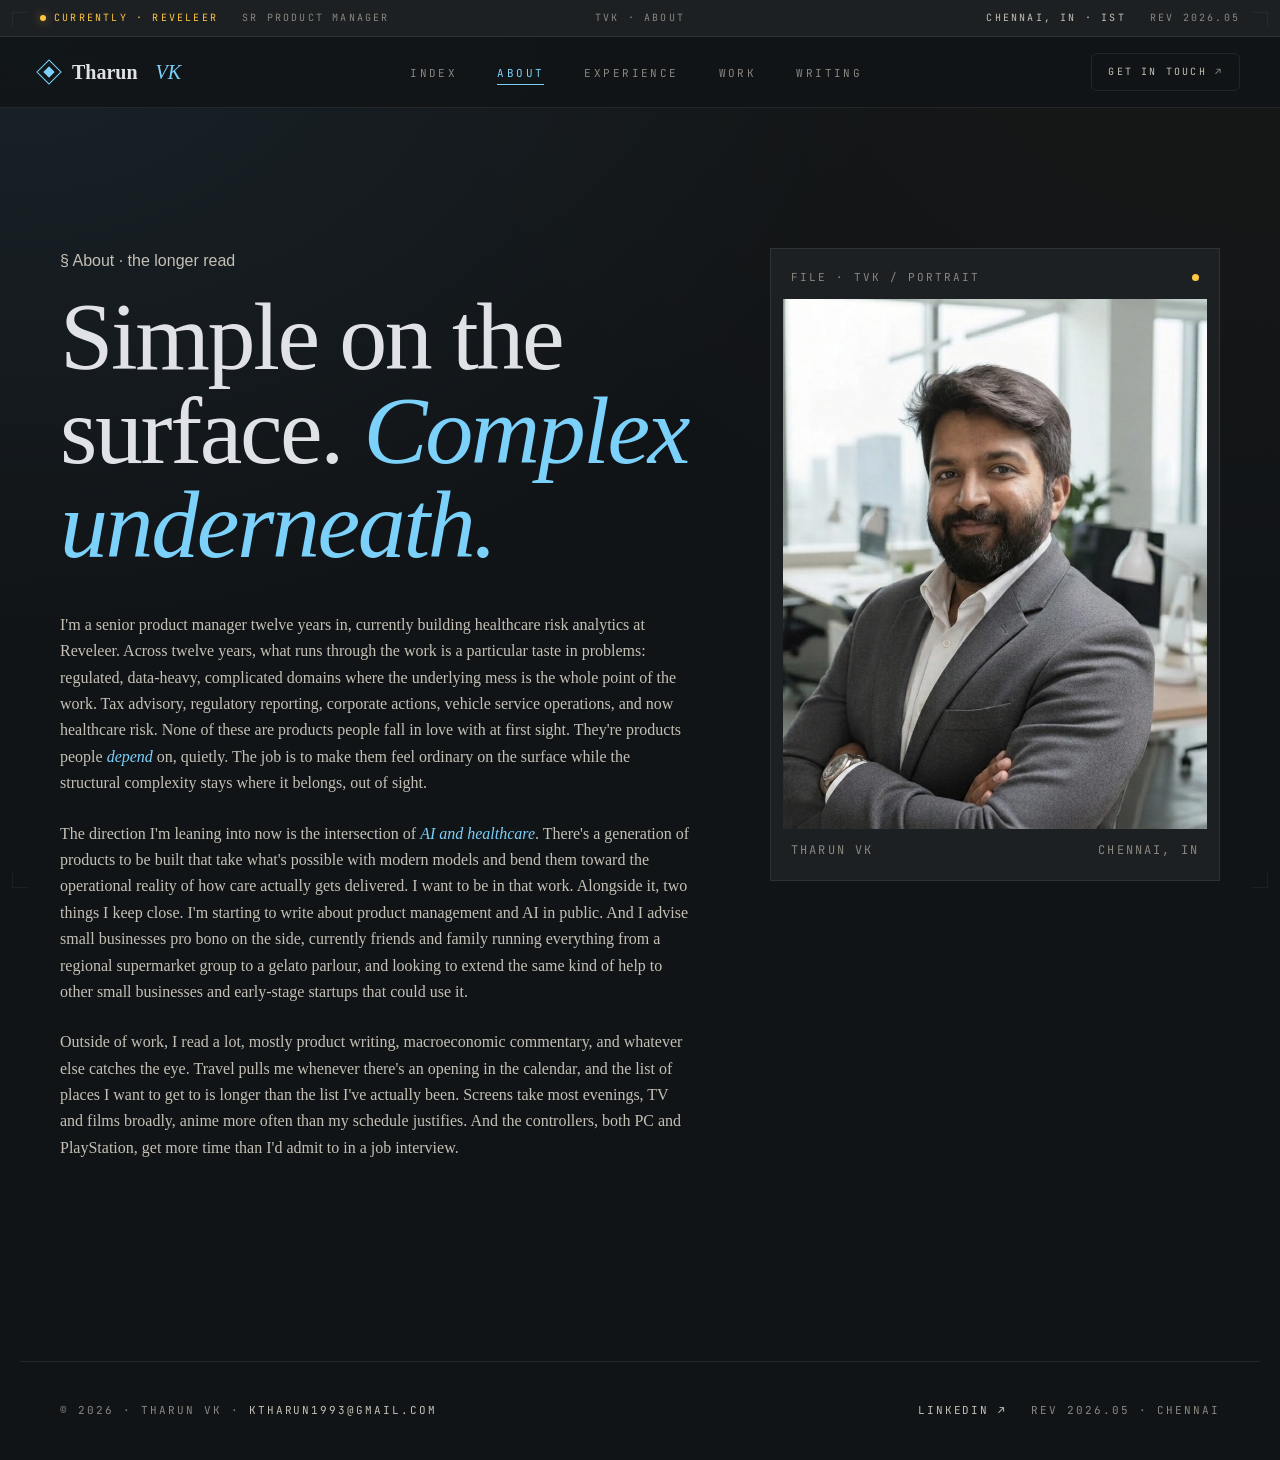
==== commit 1c7a6b6c: "Replace About stub with full thesis page and portrait" ====
--- a/about.html
+++ b/about.html
@@ -4,15 +4,110 @@
   <meta charset="UTF-8" />
   <meta name="viewport" content="width=device-width, initial-scale=1.0" />
   <title>About — Tharun VK</title>
-  <meta name="description" content="About Tharun VK — Senior Product Manager." />
+  <meta name="description" content="Senior product manager twelve years in, building healthcare risk analytics at Reveleer. A taste for regulated, data-heavy, complicated domains." />
+
+  <!-- Open Graph / social share -->
+  <meta property="og:type" content="profile" />
+  <meta property="og:url" content="https://tharunvk.com/about.html" />
+  <meta property="og:title" content="About — Tharun VK" />
+  <meta property="og:description" content="Senior product manager twelve years in, building healthcare risk analytics at Reveleer. A taste for regulated, data-heavy, complicated domains." />
+  <meta property="og:image" content="https://tharunvk.com/assets/og.png" />
+  <meta name="twitter:card" content="summary_large_image" />
+
+  <link rel="icon" type="image/svg+xml" href="/assets/favicon.svg" />
 
   <link rel="preconnect" href="https://fonts.googleapis.com" />
   <link rel="preconnect" href="https://fonts.gstatic.com" crossorigin />
-  <link href="https://fonts.googleapis.com/css2?family=Literata:ital,wght@0,400;0,500;0,600;0,700;1,400;1,500;1,600&family=Inter:wght@400;500;600&family=JetBrains+Mono:wght@400;500&display=swap" rel="stylesheet" />
+  <link href="https://fonts.googleapis.com/css2?family=Fraunces:ital,opsz,wght@0,9..144,300;0,9..144,400;0,9..144,500;1,9..144,300;1,9..144,400&family=JetBrains+Mono:wght@300;400;500&display=swap" rel="stylesheet" />
 
   <link rel="stylesheet" href="/styles/tokens.css" />
   <link rel="stylesheet" href="/styles/base.css" />
   <link rel="stylesheet" href="/styles/components.css" />
+
+  <style>
+    /* About-page-only layout. Uses design tokens; no raw hex values. */
+    .about-wrap {
+      max-width: var(--max-content, 1240px);
+      margin: 0 auto;
+      padding: var(--s-11) var(--s-7) var(--s-9);
+    }
+    .about-grid {
+      display: grid;
+      grid-template-columns: 1.4fr 1fr;
+      gap: var(--s-9);
+      align-items: start;
+    }
+    .about-grid .prose-col .eyebrow { margin-bottom: var(--s-4); }
+    .about-grid h1 {
+      font-family: var(--serif);
+      font-weight: 400;
+      font-size: var(--t-h1);
+      line-height: 0.98;
+      letter-spacing: -0.025em;
+      margin-bottom: var(--s-7);
+    }
+    .about-grid h1 em { font-style: italic; color: var(--waterline); }
+
+    .about-prose p {
+      font-family: var(--serif);
+      font-size: var(--t-prose);
+      line-height: 1.65;
+      color: var(--paper-dim);
+      margin-bottom: var(--s-5);
+    }
+    .about-prose p:last-child { margin-bottom: 0; }
+    .about-prose em {
+      font-style: italic;
+      font-weight: 300;
+      color: var(--waterline);
+    }
+
+    /* Portrait card: glassmorphic surface consistent with site cards */
+    .about-portrait {
+      position: sticky;
+      top: var(--s-9);
+      border: 1px solid var(--rivet);
+      background: var(--abyss-2);
+      padding: var(--s-3);
+    }
+    .about-portrait .frame-line {
+      display: flex;
+      justify-content: space-between;
+      font-family: var(--mono);
+      font-size: var(--t-eyebrow, 11px);
+      text-transform: uppercase;
+      letter-spacing: var(--ls-mono-sm);
+      color: var(--paper-mute);
+      padding: var(--s-2) var(--s-2) var(--s-3);
+    }
+    .about-portrait .pip {
+      width: 7px; height: 7px; border-radius: 50%;
+      background: var(--signal);
+      align-self: center;
+    }
+    .about-portrait img {
+      display: block;
+      width: 100%;
+      height: auto;
+      filter: grayscale(0.15) contrast(1.02);
+    }
+    .about-portrait .caption {
+      font-family: var(--mono);
+      font-size: var(--t-body-mono, 12px);
+      letter-spacing: var(--ls-mono-sm);
+      text-transform: uppercase;
+      color: var(--paper-mute);
+      padding: var(--s-3) var(--s-2) var(--s-2);
+      display: flex;
+      justify-content: space-between;
+    }
+
+    @media (max-width: 880px) {
+      .about-wrap { padding: var(--s-9) var(--s-5) var(--s-8); }
+      .about-grid { grid-template-columns: 1fr; gap: var(--s-7); }
+      .about-portrait { position: static; order: -1; max-width: 420px; }
+    }
+  </style>
 </head>
 <body>
 
@@ -46,14 +141,36 @@
 </nav>
 
 <main>
-  <section class="hero" style="grid-template-columns: 1fr; padding-top: var(--s-11);">
-    <div>
-      <div class="eyebrow">§ About · standing by</div>
-      <h1>The longer <em>read.</em></h1>
-      <p class="tagline">This page is being written. For now, the <a href="/" style="color:var(--waterline);">Index</a> carries the short version — twelve years, four domains, five promotions — and the rest of the story lands here when it's worth telling properly.</p>
-      <p class="lede">If you want to <span class="accent">reach out in the meantime</span>, <a href="mailto:ktharun1993@gmail.com" style="color:var(--waterline);">email</a> or <a href="https://www.linkedin.com/in/tharunvk/" target="_blank" rel="noopener" style="color:var(--waterline);">LinkedIn</a> both work.</p>
+  <div class="about-wrap">
+    <div class="about-grid">
+
+      <div class="prose-col">
+        <div class="eyebrow">§ About · the longer read</div>
+        <h1>Simple on the surface. <em>Complex underneath.</em></h1>
+
+        <div class="about-prose">
+          <p>I'm a senior product manager twelve years in, currently building healthcare risk analytics at Reveleer. Across twelve years, what runs through the work is a particular taste in problems: regulated, data-heavy, complicated domains where the underlying mess is the whole point of the work. Tax advisory, regulatory reporting, corporate actions, vehicle service operations, and now healthcare risk. None of these are products people fall in love with at first sight. They're products people <em>depend</em> on, quietly. The job is to make them feel ordinary on the surface while the structural complexity stays where it belongs, out of sight.</p>
+
+          <p>The direction I'm leaning into now is the intersection of <em>AI and healthcare</em>. There's a generation of products to be built that take what's possible with modern models and bend them toward the operational reality of how care actually gets delivered. I want to be in that work. Alongside it, two things I keep close. I'm starting to write about product management and AI in public. And I advise small businesses pro bono on the side, currently friends and family running everything from a regional supermarket group to a gelato parlour, and looking to extend the same kind of help to other small businesses and early-stage startups that could use it.</p>
+
+          <p>Outside of work, I read a lot, mostly product writing, macroeconomic commentary, and whatever else catches the eye. Travel pulls me whenever there's an opening in the calendar, and the list of places I want to get to is longer than the list I've actually been. Screens take most evenings, TV and films broadly, anime more often than my schedule justifies. And the controllers, both PC and PlayStation, get more time than I'd admit to in a job interview.</p>
+        </div>
+      </div>
+
+      <aside class="about-portrait">
+        <div class="frame-line">
+          <span>FILE · TVK / PORTRAIT</span>
+          <span class="pip"></span>
+        </div>
+        <img src="/assets/tharun-about.jpg" alt="Tharun VK" />
+        <div class="caption">
+          <span>Tharun VK</span>
+          <span>Chennai, IN</span>
+        </div>
+      </aside>
+
     </div>
-  </section>
+  </div>
 </main>
 
 <footer>
--- a/styles/tokens.css
+++ b/styles/tokens.css
@@ -24,8 +24,8 @@
 
   /* ----- FOREGROUND / TEXT ----- */
   --paper:      #e1e2e7;  /* primary text, headlines  — was #e8e4d6 */
-  --paper-dim:  #bec8ce;  /* secondary text            — was #a8a59a */
-  --paper-mute: #94a3b8;  /* labels, metadata          — was #6c6a63 */
+  --paper-dim:  #c4c0b5;  /* secondary text            — warmer neutral, was #bec8ce */
+  --paper-mute: #8a8680;  /* labels, metadata          — warmer neutral, was #94a3b8 */
 
   /* ----- ACCENTS ----- */
   --waterline:    #7bd1fa;   /* primary accent (sky blue) — was #4ea3c4 */
--- a/styles/components.css
+++ b/styles/components.css
@@ -91,7 +91,7 @@
   border-bottom: 1px solid var(--rivet);
   padding: 10px 0;
 }
-.ticker-track {
+.ticker .ticker-track {
   display: inline-block;
   white-space: nowrap;
   font-family: var(--mono);
@@ -102,8 +102,16 @@
   animation: marquee var(--d-marquee) linear infinite;
   padding-left: 100%;
 }
-.ticker-track .m { color: var(--paper-mute); margin: 0 var(--s-3); }
-.ticker-track .w { color: var(--paper); }
+/* Three accent bands inside the ticker — keep the colour vocabulary
+   consistent with the rest of the site:
+     .d  = domain words      → waterline (sky blue)
+     .l  = live / current    → signal (amber)
+     .w  = emphasised phrase → paper (bright cream)
+     .m  = separators        → paper-mute (quiet) */
+.ticker .ticker-track .d { color: var(--waterline); }
+.ticker .ticker-track .l { color: var(--signal); }
+.ticker .ticker-track .w { color: var(--paper); }
+.ticker .ticker-track .m { color: var(--paper-mute); margin: 0 var(--s-3); }
 @keyframes marquee {
   from { transform: translateX(0); }
   to   { transform: translateX(-100%); }
@@ -542,15 +550,22 @@
 
 .exp-row .promo {
   display: grid;
-  grid-template-columns: 1fr 1px 1fr;
-  gap: var(--s-4);
+  grid-template-columns: 1fr 1fr;
+  gap: var(--s-5);
   align-items: start;
   padding: var(--s-3) 0;
   border-top: 1px dashed var(--rivet);
   max-width: 380px;
 }
-.exp-row .promo::before { content: ''; }
-.exp-row .promo > div { display: flex; flex-direction: column; gap: 2px; }
+.exp-row .promo > div {
+  display: flex;
+  flex-direction: column;
+  gap: 4px;
+}
+.exp-row .promo > div + div {
+  padding-left: var(--s-5);
+  border-left: 1px dashed var(--rivet);
+}
 .exp-row .promo .label {
   font-family: var(--mono);
   font-size: 9px;
@@ -726,9 +741,10 @@
 }
 .work-card .metric .big {
   font-family: var(--serif);
-  font-weight: 600;
-  font-size: 22px;
-  color: var(--paper);
+  font-style: italic;
+  font-weight: 400;
+  font-size: 26px;
+  color: var(--waterline);
   line-height: 1;
   margin-bottom: 6px;
 }
@@ -757,6 +773,28 @@
   text-transform: uppercase;
   letter-spacing: var(--ls-mono-sm);
   color: var(--paper-dim);
+}
+
+/* ----- LIVE card (Reveleer) overrides ----- */
+/* The italic brand name picks up the warm signal colour, reinforcing
+   the "currently / in flight" character of this card. */
+.work-card.live h3 em {
+  color: var(--signal);
+}
+/* Scope items get a small amber pip before their text, mirroring the
+   live indicator language used throughout the site. */
+.work-card.live .scope .scope-item {
+  display: inline-flex;
+  align-items: center;
+  gap: 8px;
+}
+.work-card.live .scope .scope-item::before {
+  content: '';
+  width: 5px;
+  height: 5px;
+  border-radius: 50%;
+  background: var(--signal);
+  flex-shrink: 0;
 }
 
 
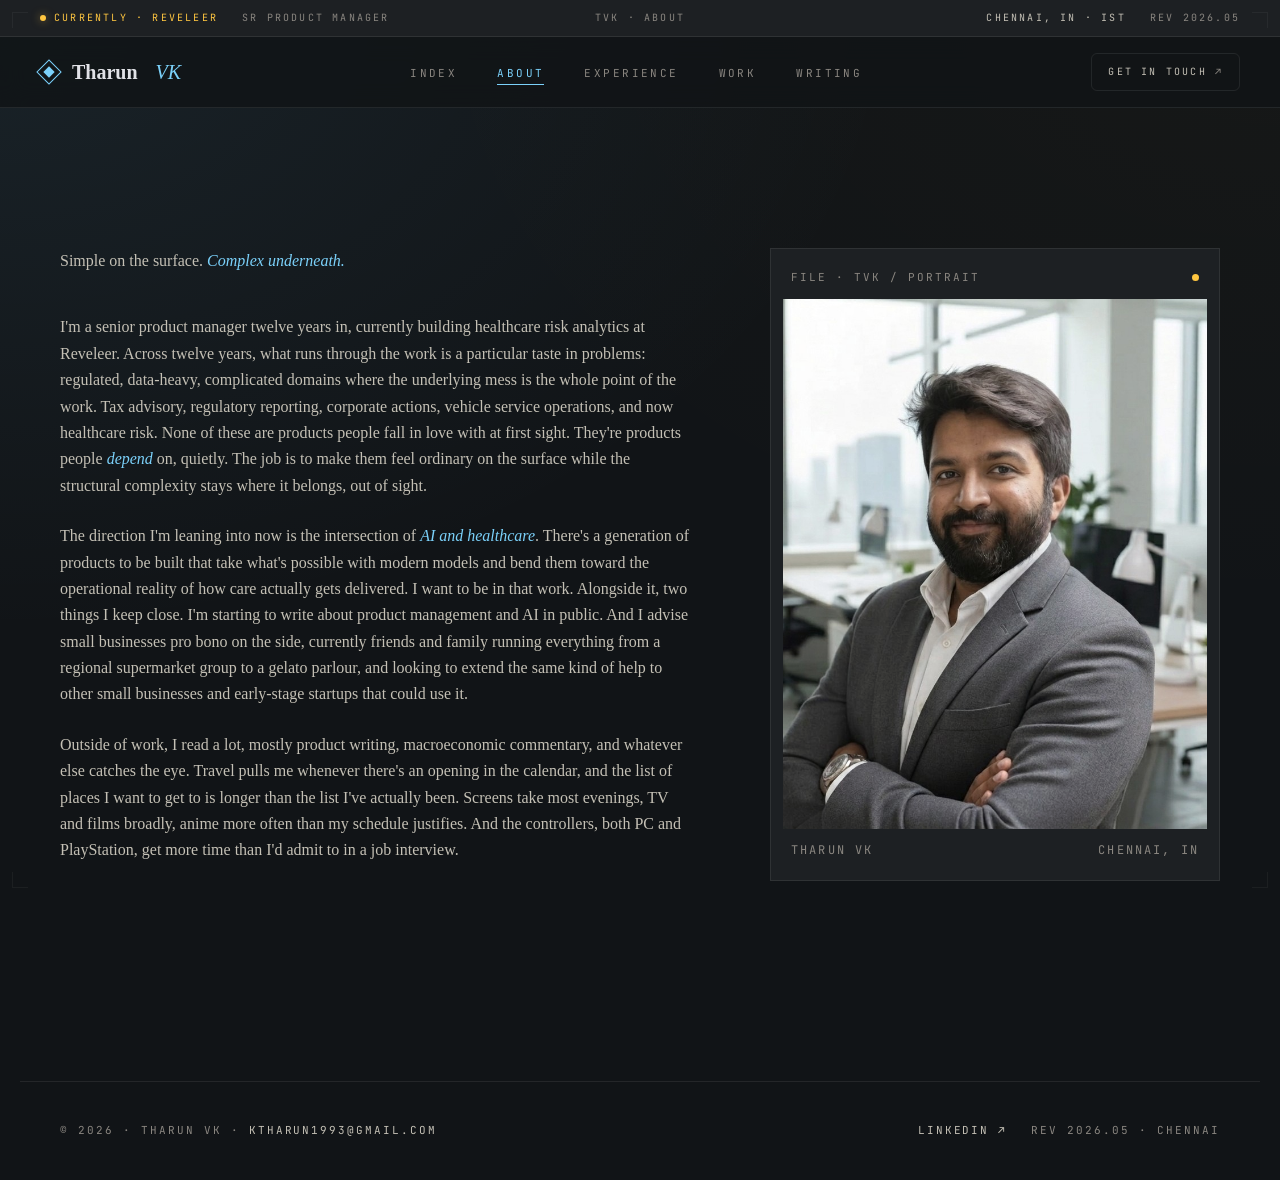
==== commit 1e03bed3: "Remove About eyebrow, match headline to Arc body prose" ====
--- a/about.html
+++ b/about.html
@@ -41,9 +41,10 @@
     .about-grid h1 {
       font-family: var(--serif);
       font-weight: 400;
-      font-size: var(--t-h1);
-      line-height: 0.98;
-      letter-spacing: -0.025em;
+      font-size: var(--t-prose);
+      line-height: 1.65;
+      letter-spacing: 0;
+      color: var(--paper-dim);
       margin-bottom: var(--s-7);
     }
     .about-grid h1 em { font-style: italic; color: var(--waterline); }
@@ -145,7 +146,6 @@
     <div class="about-grid">
 
       <div class="prose-col">
-        <div class="eyebrow">§ About · the longer read</div>
         <h1>Simple on the surface. <em>Complex underneath.</em></h1>
 
         <div class="about-prose">
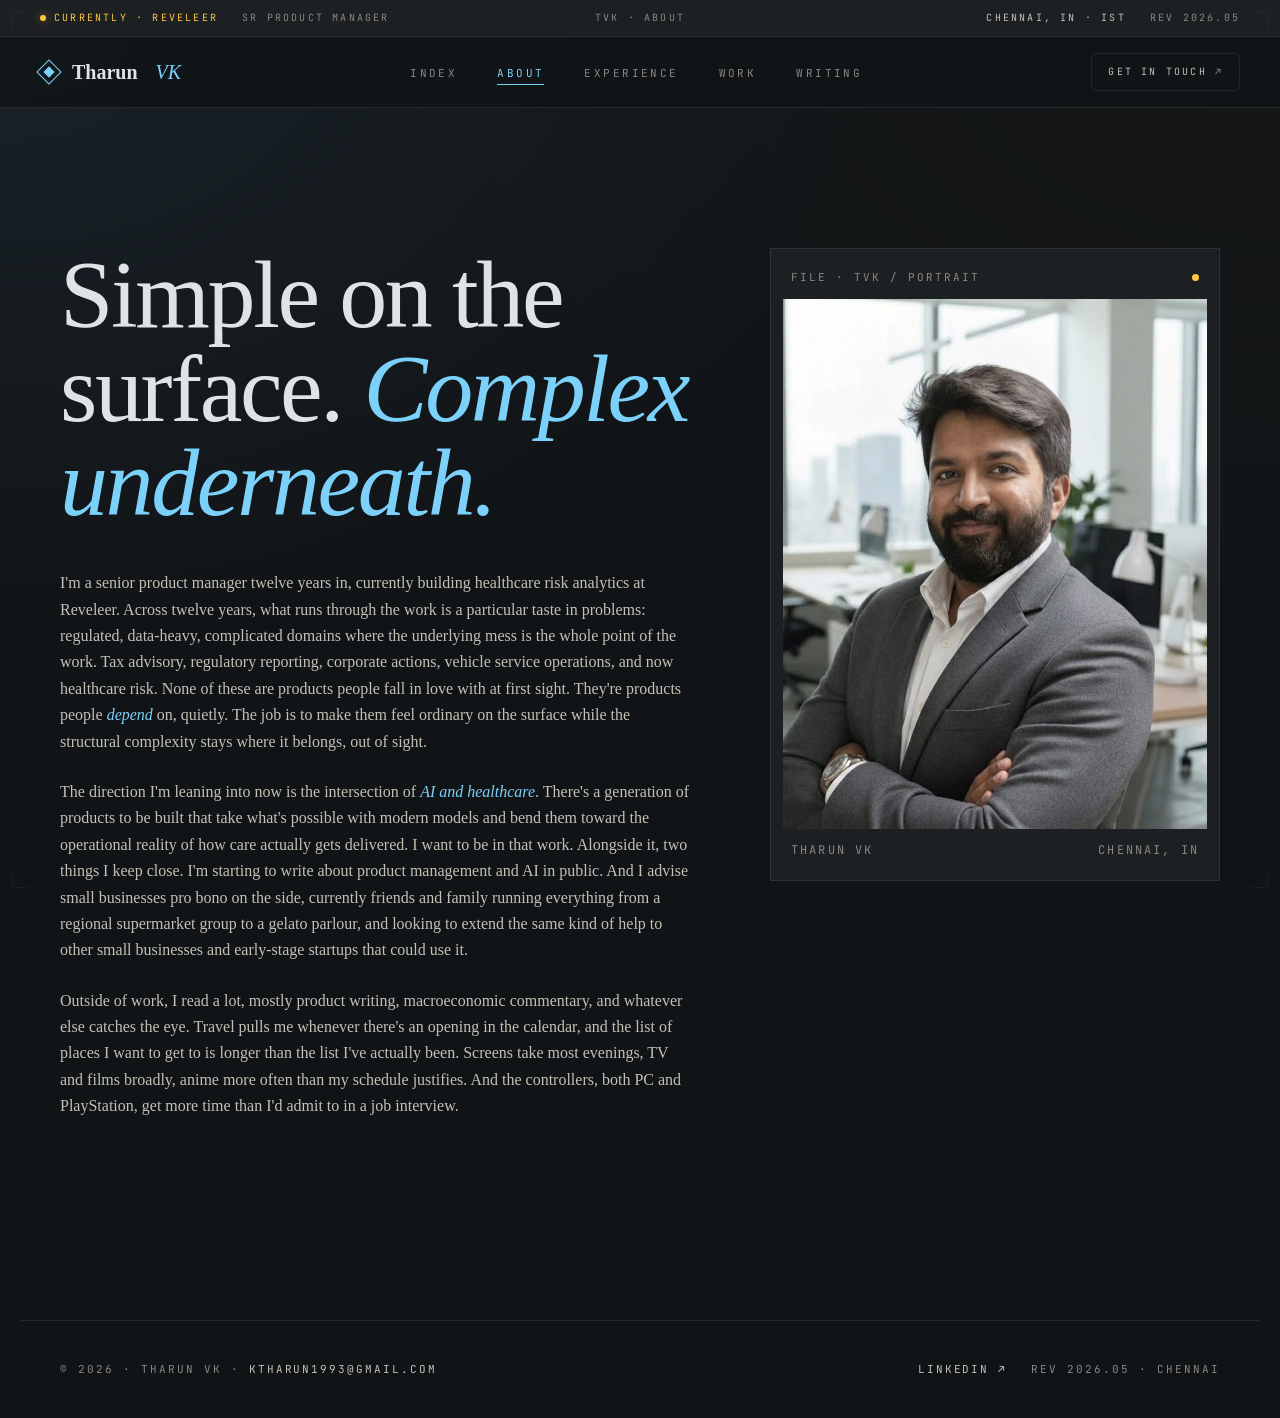
==== commit 2a782e0c: "Remove About eyebrow, restore hero headline styling" ====
--- a/about.html
+++ b/about.html
@@ -41,10 +41,9 @@
     .about-grid h1 {
       font-family: var(--serif);
       font-weight: 400;
-      font-size: var(--t-prose);
-      line-height: 1.65;
-      letter-spacing: 0;
-      color: var(--paper-dim);
+      font-size: var(--t-h1);
+      line-height: 0.98;
+      letter-spacing: -0.025em;
       margin-bottom: var(--s-7);
     }
     .about-grid h1 em { font-style: italic; color: var(--waterline); }
